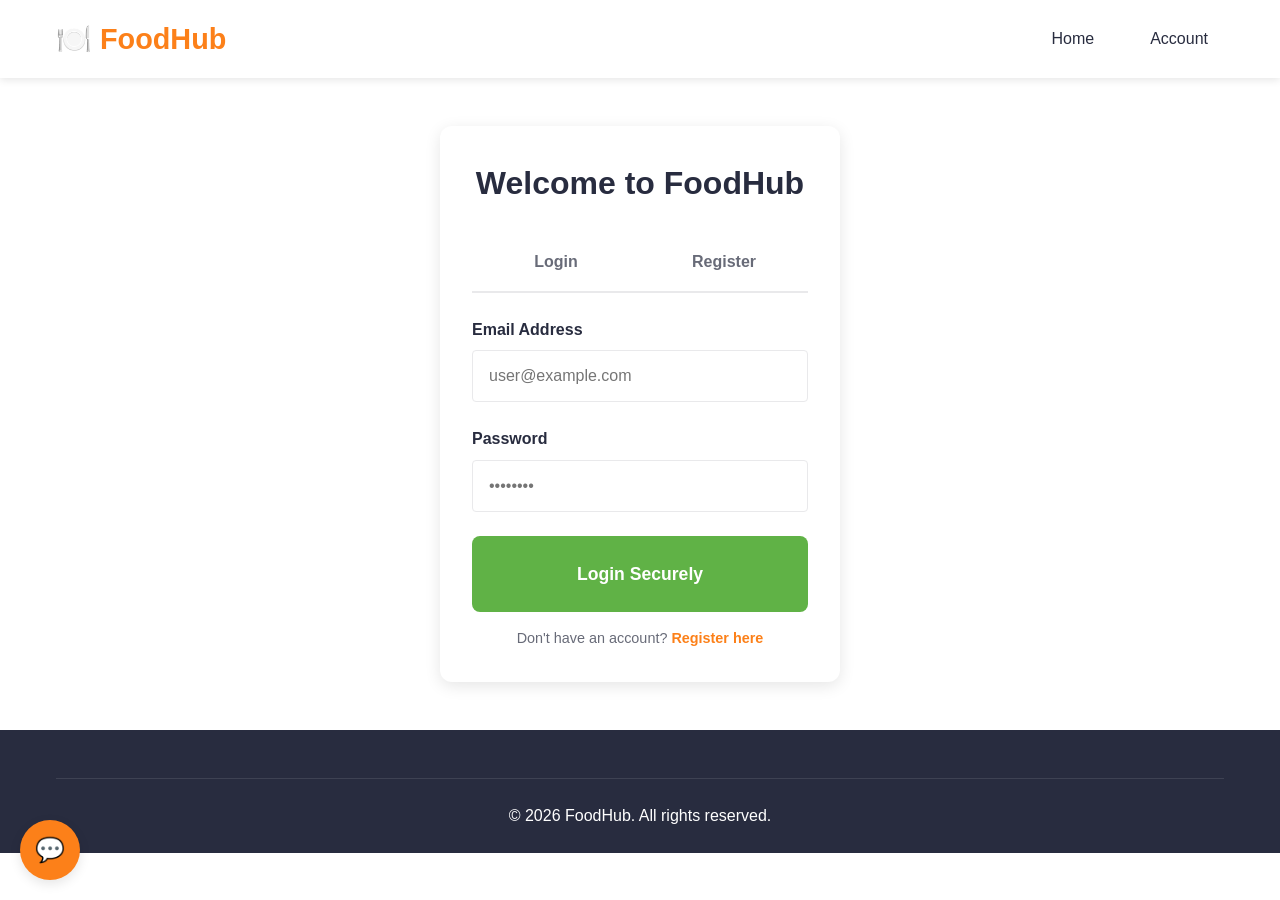
==== account.html @ 4b748d75 "feat: integrate checkout, tracking, and account pages with interactions" ====
<!DOCTYPE html>
<html lang="en">

<head>
    <meta charset="UTF-8">
    <meta name="viewport" content="width=device-width, initial-scale=1.0">
    <title>My Account - FoodHub</title>
    <link rel="stylesheet" href="style.css">
</head>

<body>
    <!-- Header Section -->
    <header class="header">
        <div class="container">
            <div class="header-content">
                <div class="logo">
                    <a href="index.html" style="text-decoration:none;">
                        <h1>🍽️ FoodHub</h1>
                    </a>
                </div>
                <nav class="nav-menu">
                    <a href="index.html" class="nav-link">Home</a>
                    <a href="account.html" class="nav-link">Account</a>
                </nav>
            </div>
        </div>
    </header>

    <!-- Account Details -->
    <main class="container">
        <!-- Auth Section Wrapper (Can mock login vs dashboard with simple CSS) -->
        <input type="checkbox" id="logged-in" style="display:none;" class="auth-toggle">

        <!-- Not logged in view (Auth tabs) -->
        <div class="auth-container">
            <h2 class="section-title" style="text-align: center; margin-bottom: var(--spacing-md)">Welcome to FoodHub
            </h2>
            <input type="radio" name="auth-tab" id="auth-login" class="tab-radio" checked>
            <input type="radio" name="auth-tab" id="auth-register" class="tab-radio">

            <div class="auth-tabs">
                <label for="auth-login" class="auth-tab-label">Login</label>
                <label for="auth-register" class="auth-tab-label">Register</label>
            </div>

            <!-- Login Form -->
            <div class="auth-form" id="form-login">
                <div class="form-group">
                    <label>Email Address</label>
                    <input type="email" placeholder="user@example.com" required>
                </div>
                <div class="form-group">
                    <label>Password</label>
                    <input type="password" placeholder="••••••••" required>
                </div>
                <!-- CSS Hack to view Dashboard without JS -->
                <label for="logged-in" class="checkout-btn"
                    style="display:block; text-align:center; margin-top: 20px; text-decoration: none; cursor:pointer;"
                    onclick="setTimeout(function(){window.scrollTo(0,0);}, 50);">
                    Login Securely
                </label>
                <p style="text-align: center; margin-top: 15px; font-size: 0.9rem; color: var(--light-text);">
                    Don't have an account? <label for="auth-register"
                        style="color: var(--primary-color); cursor: pointer; font-weight: bold;">Register here</label>
                </p>
            </div>

            <!-- Register Form -->
            <div class="auth-form" id="form-register">
                <div class="form-group">
                    <label>Full Name</label>
                    <input type="text" placeholder="John Doe" required>
                </div>
                <div class="form-group">
                    <label>Email Address</label>
                    <input type="email" placeholder="user@example.com" required>
                </div>
                <div class="form-group">
                    <label>Password</label>
                    <input type="password" placeholder="••••••••" required>
                </div>
                <!-- Make it navigate back to login as a flow simulation -->
                <label for="auth-login" class="checkout-btn"
                    style="display:block; text-align:center; background:var(--secondary-color); margin-top: 20px; cursor: pointer;">
                    Create Account
                </label>
                <p style="text-align: center; margin-top: 15px; font-size: 0.9rem; color: var(--light-text);">
                    Already have an account? <label for="auth-login"
                        style="color: var(--primary-color); cursor: pointer; font-weight: bold;">Login</label>
                </p>
            </div>
        </div>

        <!-- Logged in view (Dashboard) -->
        <style>
            .auth-container {
                display: block;
            }

            .dashboard-container {
                display: none;
            }

            #logged-in:checked~.auth-container {
                display: none;
            }

            #logged-in:checked~.dashboard-container {
                display: block;
                animation: slideInCart 0.4s ease;
            }

            /* Simple Toggle styling */
            .toggle-switch {
                position: relative;
                display: inline-block;
                width: 50px;
                height: 24px;
            }

            .toggle-switch input {
                opacity: 0;
                width: 0;
                height: 0;
            }

            .slider {
                position: absolute;
                cursor: pointer;
                top: 0;
                left: 0;
                right: 0;
                bottom: 0;
                background-color: #ccc;
                transition: .4s;
                border-radius: 24px;
            }

            .slider:before {
                position: absolute;
                content: "";
                height: 18px;
                width: 18px;
                left: 3px;
                bottom: 3px;
                background-color: white;
                transition: .4s;
                border-radius: 50%;
            }

            input:checked+.slider {
                background-color: var(--success);
            }

            input:checked+.slider:before {
                transform: translateX(26px);
            }
        </style>

        <div class="dashboard-container">
            <h2 class="section-title">My Account</h2>

            <div class="account-container">
                <!-- CSS Hidden Radios for Account Tabs -->
                <input type="radio" name="acc-tab" id="tab-profile" class="tab-radio" checked>
                <input type="radio" name="acc-tab" id="tab-orders" class="tab-radio">
                <input type="radio" name="acc-tab" id="tab-addresses" class="tab-radio">
                <input type="radio" name="acc-tab" id="tab-favorites" class="tab-radio">
                <input type="radio" name="acc-tab" id="tab-smart" class="tab-radio">

                <!-- Sidebar Navigation -->
                <div class="account-sidebar">
                    <label for="tab-profile" class="tab-label">👤 Profile Settings</label>
                    <label for="tab-orders" class="tab-label">📦 Order History</label>
                    <label for="tab-addresses" class="tab-label">📍 Saved Addresses</label>
                    <label for="tab-favorites" class="tab-label">❤️ Favorite Restaurants</label>
                    <label for="tab-smart" class="tab-label">🌟 Smart Features</label>
                    <label for="logged-in" class="tab-label" style="color:var(--danger); margin-top:10px;">🚪
                        Logout</label>
                </div>

                <!-- Tab Contents -->
                <div class="account-content">

                    <!-- Profile Tab -->
                    <div class="tab-content" id="content-profile">
                        <h3>Profile Settings</h3>
                        <p style="color:var(--light-text); margin-bottom:var(--spacing-md)">Manage your personal
                            information.</p>
                        <div class="form-group">
                            <label>Name</label>
                            <input type="text" value="Ankit Sharma">
                        </div>
                        <div class="form-group">
                            <label>Email</label>
                            <input type="email" value="ankit@example.com">
                        </div>
                        <div class="form-group">
                            <label>Phone</label>
                            <input type="tel" value="+1 234 567 8900">
                        </div>
                        <button class="checkout-btn" style="width:auto; margin-top:var(--spacing-sm);">Save
                            Updates</button>
                    </div>

                    <!-- Orders Tab -->
                    <div class="tab-content" id="content-orders">
                        <h3>Order History</h3>
                        <p style="color:var(--light-text); margin-bottom:var(--spacing-md)">View your past orders.</p>
                        <div
                            style="border:1px solid var(--border-color); padding:var(--spacing-md); border-radius:var(--radius-md); margin-bottom:10px;">
                            <div style="display:flex; justify-content:space-between; margin-bottom:5px;">
                                <b>Order #FH84920</b>
                                <span style="color:var(--success); font-weight:bold;">Delivered</span>
                            </div>
                            <div style="font-size:0.9rem; color:var(--light-text); margin-bottom:10px;">Oct 24, 2026 -
                                1x Margherita Pizza</div>
                            <div style="display:flex; justify-content:space-between; align-items:center;">
                                <b>₹299</b>
                                <button
                                    style="padding:6px 12px; background:var(--primary-color); color:var(--white); border:none; border-radius:var(--radius-sm); cursor:pointer;">Reorder</button>
                            </div>
                        </div>

                        <div
                            style="border:1px solid var(--border-color); padding:var(--spacing-md); border-radius:var(--radius-md);">
                            <div style="display:flex; justify-content:space-between; margin-bottom:5px;">
                                <b>Order #FH81234</b>
                                <span style="color:var(--success); font-weight:bold;">Delivered</span>
                            </div>
                            <div style="font-size:0.9rem; color:var(--light-text); margin-bottom:10px;">Oct 21, 2026 -
                                2x Chicken Burger</div>
                            <div style="display:flex; justify-content:space-between; align-items:center;">
                                <b>₹398</b>
                                <button
                                    style="padding:6px 12px; background:var(--primary-color); color:var(--white); border:none; border-radius:var(--radius-sm); cursor:pointer;">Reorder</button>
                            </div>
                        </div>
                    </div>

                    <!-- Addresses Tab -->
                    <div class="tab-content" id="content-addresses">
                        <h3>Saved Addresses</h3>
                        <p style="color:var(--light-text); margin-bottom:var(--spacing-md)">Where do you want your food
                            delivered?</p>
                        <div
                            style="border:1px solid var(--border-color); padding:var(--spacing-md); border-radius:var(--radius-md); margin-bottom:10px; display:flex; justify-content:space-between; align-items:flex-start;">
                            <div>
                                <b style="display:block; margin-bottom:5px;">🏠 Home</b>
                                <div style="font-size:0.9rem; color:var(--light-text);">123 Main St, Apartment 4B<br>New
                                    York, NY 10001</div>
                            </div>
                            <button style="border:none; background:none; cursor:pointer;">✏️</button>
                        </div>
                        <button class="checkout-btn"
                            style="width:auto; margin-top:var(--spacing-sm); background:var(--white); color:var(--primary-color); border:2px solid var(--primary-color);">+
                            Add New Address</button>
                    </div>

                    <!-- Favorites Tab -->
                    <div class="tab-content" id="content-favorites">
                        <h3>Favorite Restaurants</h3>
                        <p style="color:var(--light-text); margin-bottom:var(--spacing-md)">Your go-to places for
                            delicious meals.</p>
                        <div
                            style="display:flex; align-items:center; gap:var(--spacing-md); border:1px solid var(--border-color); padding:var(--spacing-md); border-radius:var(--radius-md); margin-bottom:10px;">
                            <div style="font-size:2rem;">🍕</div>
                            <div style="flex:1;">
                                <h4 style="margin:0;">Pizza Paradise</h4>
                                <div style="font-size:0.8rem; color:var(--light-text);">Italian • 4.5 ⭐</div>
                            </div>
                            <button
                                style="border:none; color:var(--danger); cursor:pointer; font-size:1.2rem; background:none;">❤️</button>
                        </div>
                        <div
                            style="display:flex; align-items:center; gap:var(--spacing-md); border:1px solid var(--border-color); padding:var(--spacing-md); border-radius:var(--radius-md); margin-bottom:10px;">
                            <div style="font-size:2rem;">🍔</div>
                            <div style="flex:1;">
                                <h4 style="margin:0;">Burger Queen</h4>
                                <div style="font-size:0.8rem; color:var(--light-text);">Fast Food • 4.2 ⭐</div>
                            </div>
                            <button
                                style="border:none; color:var(--danger); cursor:pointer; font-size:1.2rem; background:none;">❤️</button>
                        </div>
                    </div>

                    <!-- Smart Features Tab -->
                    <div class="tab-content" id="content-smart">
                        <h3>🌟 Smart Features</h3>
                        <p style="color:var(--light-text); margin-bottom:var(--spacing-md)">Personalize your FoodHub
                            experience.</p>

                        <div
                            style="display:flex; justify-content:space-between; align-items:center; margin-bottom:20px; padding-bottom:15px; border-bottom:1px solid var(--border-color);">
                            <div>
                                <b style="display:block;">🔔 Push Notifications</b>
                                <span style="font-size:0.9rem; color:var(--light-text);">Get live updates on order
                                    status</span>
                            </div>
                            <label class="toggle-switch">
                                <input type="checkbox" checked>
                                <span class="slider"></span>
                            </label>
                        </div>

                        <div
                            style="display:flex; justify-content:space-between; align-items:center; margin-bottom:20px; padding-bottom:15px; border-bottom:1px solid var(--border-color);">
                            <div>
                                <b style="display:block;">🌱 Veg-Only Mode</b>
                                <span style="font-size:0.9rem; color:var(--light-text);">Hide all non-vegetarian items
                                    across the app</span>
                            </div>
                            <label class="toggle-switch">
                                <input type="checkbox">
                                <span class="slider"></span>
                            </label>
                        </div>

                        <div style="margin-top:20px;">
                            <b>🤖 AI Recommendations</b>
                            <div style="font-size:0.9rem; color:var(--light-text); margin-bottom:10px;">Based on your
                                past 5 orders, AI suggests you might like:</div>

                            <div
                                style="background:linear-gradient(135deg, rgba(252,128,25,0.1), rgba(96,178,70,0.1)); padding:var(--spacing-md); border-radius:var(--radius-md); border:1px dashed var(--primary-color);">
                                <h4 style="margin:0; color:var(--primary-color);">Gourmet Veggie Pizza</h4>
                                <p style="font-size:0.9rem; margin:5px 0;">Matches your preference for <b>Italian</b>
                                    and <b>Vegetarian</b>.</p>
                                <button class="checkout-btn"
                                    style="width:auto; padding:6px 12px; font-size:0.9rem;">View Item</button>
                            </div>
                        </div>

                    </div>
                </div>
            </div>
        </div>
    </main>

    <!-- Chat Support Widget -->
    <!-- Hidden toggle -->
    <input type="checkbox" id="chat-toggle" class="chat-widget-toggle">

    <!-- Floating button -->
    <label for="chat-toggle" class="chat-btn">💬</label>

    <!-- Chat Interface -->
    <div class="chat-box">
        <div class="chat-header">
            <span>💬 Live Chat Support</span>
            <label for="chat-toggle" style="cursor:pointer;">✕</label>
        </div>
        <div class="chat-body" id="chat-body">
            <div class="chat-msg msg-ai">
                Hi! I am the FoodHub Assistant 🤖<br>How can I help you regarding your recent order?
            </div>
            <!-- Dynamic msgs can be added here with JS, but static for now -->
        </div>
        <div class="chat-footer">
            <input type="text" id="chat-input" placeholder="Type a message..." onkeypress="handleChatEnter(event)">
            <button onclick="sendMessage()">Send</button>
        </div>
    </div>

    <!-- Footer -->
    <footer class="footer">
        <div class="container">
            <div class="footer-bottom">
                <p>&copy; 2026 FoodHub. All rights reserved.</p>
            </div>
        </div>
    </footer>

    <script>
        // Chat Bot Functionality
        const aiResponses = [
            "I'm sorry, I didn't quite catch that. Could you rephrase?",
            "Your order is currently being prepared and will be out for delivery soon!",
            "I can help you track your order or issue a refund. What would you like to do?",
            "If your food arrived cold, we deeply apologize. I have added a ₹50 coupon to your account!",
            "The delivery partner is 5 minutes away from your location.",
            "Our support agents are currently busy. Is there anything else I can help you with?",
            "I'm just a demo bot, but in a real app I would process your request instantly! 🍔"
        ];

        function sendMessage() {
            const inputField = document.getElementById('chat-input');
            const message = inputField.value.trim();
            const chatBody = document.getElementById('chat-body');

            if (message === '') return;

            // 1. Add User Message
            const userMsgDiv = document.createElement('div');
            userMsgDiv.className = 'chat-msg';
            userMsgDiv.style.alignSelf = 'flex-end';
            userMsgDiv.style.backgroundColor = 'var(--primary-color)';
            userMsgDiv.style.color = 'var(--white)';
            userMsgDiv.style.borderBottomRightRadius = '2px';
            userMsgDiv.textContent = message;
            chatBody.appendChild(userMsgDiv);

            // Clear input and scroll down
            inputField.value = '';
            chatBody.scrollTop = chatBody.scrollHeight;

            // 2. Simulate AI Typing delay and Response
            setTimeout(() => {
                const aiMsgDiv = document.createElement('div');
                aiMsgDiv.className = 'chat-msg msg-ai';

                // Pick a random response from the array
                const randomResponse = aiResponses[Math.floor(Math.random() * aiResponses.length)];
                aiMsgDiv.textContent = randomResponse;

                chatBody.appendChild(aiMsgDiv);
                chatBody.scrollTop = chatBody.scrollHeight;
            }, 1000); // 1 second delay
        }

        // Allow sending with Enter key
        function handleChatEnter(event) {
            if (event.key === 'Enter') {
                sendMessage();
            }
        }
    </script>
</body>

</html>
---- style.css ----
/* ===================================
   CSS RESET & BASE STYLES
   =================================== */

* {
    margin: 0;
    padding: 0;
    box-sizing: border-box;
}

:root {
    /* Color Palette */
    --primary-color: #fc8019;
    --secondary-color: #60b246;
    --dark-text: #282c3f;
    --light-text: #686b78;
    --white: #ffffff;
    --light-bg: #f9f9f9;
    --border-color: #e9e9eb;
    --shadow: rgba(0, 0, 0, 0.1);
    --hover-shadow: rgba(0, 0, 0, 0.15);
    --success: #60b246;
    --danger: #e23744;

    /* Spacing */
    --spacing-xs: 0.5rem;
    --spacing-sm: 1rem;
    --spacing-md: 1.5rem;
    --spacing-lg: 2rem;
    --spacing-xl: 3rem;

    /* Border Radius */
    --radius-sm: 4px;
    --radius-md: 8px;
    --radius-lg: 12px;
}

body {
    font-family: 'Segoe UI', Tahoma, Geneva, Verdana, sans-serif;
    color: var(--dark-text);
    background-color: var(--white);
    line-height: 1.6;
    overflow-x: hidden;
}

.container {
    max-width: 1200px;
    margin: 0 auto;
    padding: 0 var(--spacing-sm);
}

/* ===================================
   HEADER SECTION
   =================================== */

.header {
    background-color: var(--white);
    box-shadow: 0 2px 8px var(--shadow);
    position: sticky;
    top: 0;
    z-index: 1000;
    padding: var(--spacing-sm) 0;
}

.header-content {
    display: flex;
    align-items: center;
    justify-content: space-between;
    gap: var(--spacing-md);
    flex-wrap: wrap;
}

.logo h1 {
    font-size: 1.8rem;
    color: var(--primary-color);
    font-weight: 700;
    cursor: pointer;
    transition: transform 0.3s ease;
}

.logo h1:hover {
    transform: scale(1.05);
}

/* Search Bar */
.search-bar {
    display: flex;
    flex-direction: column;
    align-items: stretch;
    flex: 1;
    max-width: 500px;
    position: relative;
}

.search-input-wrapper {
    display: flex;
    align-items: center;
    background-color: var(--light-bg);
    border-radius: var(--radius-md);
    padding: var(--spacing-xs);
    transition: box-shadow 0.3s ease, background-color 0.3s ease;
    position: relative;
}

.search-input-wrapper:focus-within {
    box-shadow: 0 0 0 3px rgba(252, 128, 25, 0.2);
    background-color: var(--white);
}

.search-input {
    flex: 1;
    border: none;
    background: transparent;
    padding: var(--spacing-xs) var(--spacing-sm);
    font-size: 0.95rem;
    outline: none;
    width: 100%;
    cursor: text;
}

.search-input::placeholder {
    color: var(--light-text);
}

.search-input:focus::placeholder {
    color: transparent;
}

.search-icon {
    font-size: 1.2rem;
    padding: 0 var(--spacing-xs);
    cursor: pointer;
    transition: transform 0.2s ease;
}

.search-icon:hover {
    transform: scale(1.1);
}

.search-icon:active {
    transform: scale(0.95);
}

/* Search Dropdown */
.search-dropdown {
    display: none;
    position: absolute;
    top: 100%;
    left: 0;
    right: 0;
    background-color: var(--white);
    border-radius: var(--radius-md);
    box-shadow: 0 4px 16px var(--shadow);
    margin-top: var(--spacing-xs);
    z-index: 100;
    max-height: 350px;
    overflow-y: auto;
}

/* Show dropdown when search toggle is checked */
#search-toggle:checked~* .search-dropdown {
    display: block;
    animation: slideDown 0.3s ease;
}

/* Also show dropdown on input focus */
.search-input:focus~.search-dropdown {
    display: block;
    animation: slideDown 0.3s ease;
}

/* Highlight search bar when dropdown is open */
#search-toggle:checked~* .search-input-wrapper {
    box-shadow: 0 0 0 3px rgba(252, 128, 25, 0.2);
    background-color: var(--white);
}

@keyframes slideDown {
    from {
        opacity: 0;
        transform: translateY(-10px);
    }

    to {
        opacity: 1;
        transform: translateY(0);
    }
}

.search-dropdown-header {
    display: flex;
    justify-content: space-between;
    align-items: center;
    padding: var(--spacing-sm) var(--spacing-md);
    background-color: var(--light-bg);
    border-bottom: 1px solid var(--border-color);
    font-weight: 600;
    pointer-events: auto;
}

.close-search {
    cursor: pointer;
    font-size: 1.2rem;
    color: var(--light-text);
    transition: color 0.3s ease;
    width: 25px;
    height: 25px;
    display: flex;
    align-items: center;
    justify-content: center;
    border-radius: 50%;
    pointer-events: auto;
    z-index: 10;
}

.close-search:hover {
    color: var(--danger);
    background-color: rgba(226, 55, 68, 0.1);
}

.search-option {
    display: block;
    padding: var(--spacing-sm) var(--spacing-md);
    cursor: pointer;
    transition: background-color 0.2s ease;
    font-size: 0.95rem;
    border-left: 3px solid transparent;
    pointer-events: auto;
}

.search-option:hover {
    background-color: var(--light-bg);
    border-left-color: var(--primary-color);
}

/* Prevent dropdown from closing when clicking inside */
.search-dropdown {
    pointer-events: auto;
}

/* Highlight selected filter in search dropdown */
#filter-pizza:checked~* .search-option[for="filter-pizza"],
#filter-burger:checked~* .search-option[for="filter-burger"],
#filter-biryani:checked~* .search-option[for="filter-biryani"],
#filter-dessert:checked~* .search-option[for="filter-dessert"],
#filter-veg:checked~* .search-option[for="filter-veg"],
#filter-nonveg:checked~* .search-option[for="filter-nonveg"],
#filter-offers:checked~* .search-option[for="filter-offers"] {
    background-color: rgba(252, 128, 25, 0.1);
    color: var(--primary-color);
    font-weight: 600;
    border-left-color: var(--primary-color);
}

/* Navigation Menu */
.nav-menu {
    display: flex;
    gap: var(--spacing-md);
    align-items: center;
}

.nav-link {
    text-decoration: none;
    color: var(--dark-text);
    font-weight: 500;
    padding: var(--spacing-xs) var(--spacing-sm);
    border-radius: var(--radius-sm);
    transition: color 0.3s ease, background-color 0.3s ease;
    cursor: pointer;
    user-select: none;
}

.nav-link:hover {
    color: var(--primary-color);
    background-color: rgba(252, 128, 25, 0.1);
}

/* Cart Button */
.cart-btn {
    background-color: var(--primary-color);
    color: var(--white);
    padding: var(--spacing-xs) var(--spacing-md);
    border-radius: var(--radius-md);
    font-weight: 600;
    cursor: pointer;
    position: relative;
    transition: background-color 0.3s ease, transform 0.3s ease;
    user-select: none;
}

.cart-btn:hover {
    background-color: #e67316;
    transform: translateY(-2px);
}

.cart-count {
    position: absolute;
    top: -8px;
    right: -8px;
    background-color: var(--danger);
    color: var(--white);
    min-width: 22px;
    height: 22px;
    border-radius: 50%;
    display: flex;
    align-items: center;
    justify-content: center;
    font-size: 0.75rem;
    font-weight: 700;
    padding: 0 5px;
}

.cart-count::before {
    content: '0';
}

/* ===================================
   HERO SECTION
   =================================== */

.hero {
    background: linear-gradient(135deg, #fc8019 0%, #e67316 100%);
    color: var(--white);
    padding: var(--spacing-xl) 0;
    text-align: center;
}

.hero-content h2 {
    font-size: 2.5rem;
    margin-bottom: var(--spacing-sm);
    font-weight: 700;
}

.hero-content p {
    font-size: 1.2rem;
    opacity: 0.95;
}

/* ===================================
   CATEGORIES SECTION
   =================================== */

.categories {
    padding: var(--spacing-xl) 0;
    background-color: var(--white);
}

.section-title {
    font-size: 2rem;
    margin-bottom: var(--spacing-lg);
    color: var(--dark-text);
    font-weight: 700;
}

.category-grid {
    display: grid;
    grid-template-columns: repeat(auto-fit, minmax(120px, 1fr));
    gap: var(--spacing-md);
}

.category-card {
    background-color: var(--white);
    border-radius: var(--radius-lg);
    padding: var(--spacing-md);
    text-align: center;
    box-shadow: 0 2px 8px var(--shadow);
    cursor: pointer;
    transition: transform 0.3s ease, box-shadow 0.3s ease, background-color 0.3s ease;
    user-select: none;
}

.category-card:hover {
    transform: translateY(-5px);
    box-shadow: 0 4px 16px var(--hover-shadow);
    background-color: rgba(252, 128, 25, 0.05);
}

.category-icon {
    font-size: 3rem;
    margin-bottom: var(--spacing-xs);
}

.category-card h3 {
    font-size: 1rem;
    color: var(--dark-text);
    font-weight: 600;
}

/* ===================================
   FOOD LISTING SECTION
   =================================== */

.food-listing {
    padding: var(--spacing-xl) 0;
    background-color: var(--light-bg);
}

/* Hide all cart checkboxes, filter radios, and search toggle */
.cart-checkbox,
.filter-radio,
.search-toggle {
    display: none;
}

/* Food Grid using CSS Grid */
.food-grid {
    display: grid;
    grid-template-columns: repeat(auto-fill, minmax(280px, 1fr));
    gap: var(--spacing-lg);
}

/* Food Card */
.food-card {
    background-color: var(--white);
    border-radius: var(--radius-lg);
    overflow: hidden;
    box-shadow: 0 2px 12px var(--shadow);
    transition: transform 0.3s ease, box-shadow 0.3s ease;
    position: relative;
}

.food-card:hover {
    transform: translateY(-8px);
    box-shadow: 0 6px 20px var(--hover-shadow);
}

/* Food Image Container */
.food-image {
    position: relative;
    width: 100%;
    height: 200px;
    overflow: hidden;
}

.food-image img {
    width: 100%;
    height: 100%;
    object-fit: cover;
    transition: transform 0.5s ease;
}

.food-card:hover .food-image img {
    transform: scale(1.1);
}

/* Badges */
.badge {
    position: absolute;
    padding: 4px 10px;
    border-radius: var(--radius-sm);
    font-size: 0.75rem;
    font-weight: 600;
}

.offer-badge {
    top: 10px;
    left: 10px;
    background-color: var(--danger);
    color: var(--white);
}

.veg-badge,
.nonveg-badge {
    top: 10px;
    right: 10px;
    background-color: var(--white);
    padding: 4px 8px;
    font-size: 1rem;
}

/* Food Info */
.food-info {
    padding: var(--spacing-md);
}

.food-name {
    font-size: 1.25rem;
    margin-bottom: var(--spacing-xs);
    color: var(--dark-text);
    font-weight: 600;
}

.food-meta {
    display: flex;
    justify-content: space-between;
    align-items: center;
    margin-bottom: var(--spacing-xs);
}

/* Rating Stars */
.rating {
    display: flex;
    align-items: center;
    gap: 5px;
}

.stars {
    color: #ffa500;
    font-size: 0.9rem;
}

.rating-text {
    font-weight: 600;
    color: var(--dark-text);
    font-size: 0.9rem;
}

.delivery-time {
    font-size: 0.85rem;
    color: var(--light-text);
}

.food-description {
    font-size: 0.9rem;
    color: var(--light-text);
    margin-bottom: var(--spacing-sm);
    min-height: 40px;
}

/* Food Footer */
.food-footer {
    display: flex;
    justify-content: space-between;
    align-items: center;
    padding-top: var(--spacing-sm);
    border-top: 1px solid var(--border-color);
}

.price {
    font-size: 1.4rem;
    font-weight: 700;
    color: var(--dark-text);
}

/* Add to Cart Button */
.add-to-cart-btn {
    background-color: var(--white);
    color: var(--primary-color);
    border: 2px solid var(--primary-color);
    padding: 8px 16px;
    border-radius: var(--radius-md);
    font-weight: 600;
    cursor: pointer;
    transition: background-color 0.3s ease, color 0.3s ease, transform 0.2s ease;
    user-select: none;
}

.add-to-cart-btn:hover {
    background-color: var(--primary-color);
    color: var(--white);
    transform: scale(1.05);
}

/* When item is added to cart (checkbox checked), change button style */
#item-1:checked~* label[for="item-1"],
#item-2:checked~* label[for="item-2"],
#item-3:checked~* label[for="item-3"],
#item-4:checked~* label[for="item-4"],
#item-5:checked~* label[for="item-5"],
#item-6:checked~* label[for="item-6"],
#item-7:checked~* label[for="item-7"],
#item-8:checked~* label[for="item-8"],
#item-9:checked~* label[for="item-9"] {
    background-color: var(--success);
    color: var(--white);
    border-color: var(--success);
}

#item-1:checked~* label[for="item-1"]::after,
#item-2:checked~* label[for="item-2"]::after,
#item-3:checked~* label[for="item-3"]::after,
#item-4:checked~* label[for="item-4"]::after,
#item-5:checked~* label[for="item-5"]::after,
#item-6:checked~* label[for="item-6"]::after,
#item-7:checked~* label[for="item-7"]::after,
#item-8:checked~* label[for="item-8"]::after,
#item-9:checked~* label[for="item-9"]::after {
    content: ' ✓';
}

/* ===================================
   CART SIDEBAR (CSS-only functionality)
   =================================== */

/* Hide the cart toggle checkbox */
.cart-toggle {
    display: none;
}

.cart-sidebar {
    position: fixed;
    top: 0;
    right: -400px;
    width: 400px;
    height: 100vh;
    background-color: var(--white);
    box-shadow: -4px 0 20px var(--shadow);
    z-index: 2000;
    transition: right 0.4s ease;
    display: flex;
    flex-direction: column;
}

/* Show cart sidebar when checkbox is checked */
.cart-toggle:checked~.cart-sidebar {
    right: 0;
}

.cart-header {
    display: flex;
    justify-content: space-between;
    align-items: center;
    padding: var(--spacing-md);
    border-bottom: 2px solid var(--border-color);
    background-color: var(--primary-color);
    color: var(--white);
}

.cart-header h2 {
    font-size: 1.5rem;
}

.close-cart {
    font-size: 2rem;
    cursor: pointer;
    user-select: none;
    width: 35px;
    height: 35px;
    display: flex;
    align-items: center;
    justify-content: center;
    border-radius: 50%;
    transition: background-color 0.3s ease;
}

.close-cart:hover {
    background-color: rgba(255, 255, 255, 0.2);
}

.cart-items {
    flex: 1;
    overflow-y: auto;
    padding: var(--spacing-md);
}

/* Cart Item - Initially Hidden */
.cart-item {
    display: none;
    background-color: var(--light-bg);
    padding: var(--spacing-md);
    border-radius: var(--radius-md);
    margin-bottom: var(--spacing-sm);
    animation: slideInCart 0.3s ease;
}

/* Show cart items when corresponding checkbox is checked */
#item-1:checked~.cart-sidebar #cart-item-1,
#item-2:checked~.cart-sidebar #cart-item-2,
#item-3:checked~.cart-sidebar #cart-item-3,
#item-4:checked~.cart-sidebar #cart-item-4,
#item-5:checked~.cart-sidebar #cart-item-5,
#item-6:checked~.cart-sidebar #cart-item-6,
#item-7:checked~.cart-sidebar #cart-item-7,
#item-8:checked~.cart-sidebar #cart-item-8,
#item-9:checked~.cart-sidebar #cart-item-9 {
    display: flex;
    justify-content: space-between;
    align-items: center;
}

@keyframes slideInCart {
    from {
        opacity: 0;
        transform: translateX(20px);
    }

    to {
        opacity: 1;
        transform: translateX(0);
    }
}

.cart-item-info h4 {
    font-size: 1rem;
    margin-bottom: 4px;
    color: var(--dark-text);
}

.cart-item-price {
    font-size: 1.1rem;
    font-weight: 700;
    color: var(--primary-color);
}

.remove-btn {
    background-color: var(--danger);
    color: var(--white);
    padding: 6px 12px;
    border-radius: var(--radius-sm);
    font-size: 0.85rem;
    cursor: pointer;
    transition: background-color 0.3s ease;
    user-select: none;
}

.remove-btn:hover {
    background-color: #c72c38;
}

.cart-footer {
    border-top: 2px solid var(--border-color);
    padding: var(--spacing-md);
    background-color: var(--white);
}

.cart-total {
    display: flex;
    justify-content: space-between;
    font-size: 1.3rem;
    font-weight: 700;
    margin-bottom: var(--spacing-md);
    color: var(--dark-text);
}

.checkout-btn {
    width: 100%;
    background-color: var(--success);
    color: var(--white);
    border: none;
    padding: var(--spacing-md);
    border-radius: var(--radius-md);
    font-size: 1.1rem;
    font-weight: 700;
    cursor: pointer;
    transition: background-color 0.3s ease, transform 0.2s ease;
}

.checkout-btn:hover {
    background-color: #4e9c38;
    transform: translateY(-2px);
}

/* Update cart count badge - Update count based on checked items */
/* 1 item */
#item-1:checked~* .cart-count::before,
#item-2:checked~* .cart-count::before,
#item-3:checked~* .cart-count::before,
#item-4:checked~* .cart-count::before,
#item-5:checked~* .cart-count::before,
#item-6:checked~* .cart-count::before,
#item-7:checked~* .cart-count::before,
#item-8:checked~* .cart-count::before,
#item-9:checked~* .cart-count::before {
    content: '1';
}

/* 2 items */
#item-1:checked~#item-2:checked~* .cart-count::before,
#item-1:checked~#item-3:checked~* .cart-count::before,
#item-1:checked~#item-4:checked~* .cart-count::before,
#item-1:checked~#item-5:checked~* .cart-count::before,
#item-1:checked~#item-6:checked~* .cart-count::before,
#item-1:checked~#item-7:checked~* .cart-count::before,
#item-1:checked~#item-8:checked~* .cart-count::before,
#item-1:checked~#item-9:checked~* .cart-count::before,
#item-2:checked~#item-3:checked~* .cart-count::before,
#item-2:checked~#item-4:checked~* .cart-count::before,
#item-2:checked~#item-5:checked~* .cart-count::before,
#item-2:checked~#item-6:checked~* .cart-count::before,
#item-2:checked~#item-7:checked~* .cart-count::before,
#item-2:checked~#item-8:checked~* .cart-count::before,
#item-2:checked~#item-9:checked~* .cart-count::before,
#item-3:checked~#item-4:checked~* .cart-count::before,
#item-3:checked~#item-5:checked~* .cart-count::before,
#item-3:checked~#item-6:checked~* .cart-count::before,
#item-3:checked~#item-7:checked~* .cart-count::before,
#item-3:checked~#item-8:checked~* .cart-count::before,
#item-3:checked~#item-9:checked~* .cart-count::before,
#item-4:checked~#item-5:checked~* .cart-count::before,
#item-4:checked~#item-6:checked~* .cart-count::before,
#item-4:checked~#item-7:checked~* .cart-count::before,
#item-4:checked~#item-8:checked~* .cart-count::before,
#item-4:checked~#item-9:checked~* .cart-count::before,
#item-5:checked~#item-6:checked~* .cart-count::before,
#item-5:checked~#item-7:checked~* .cart-count::before,
#item-5:checked~#item-8:checked~* .cart-count::before,
#item-5:checked~#item-9:checked~* .cart-count::before,
#item-6:checked~#item-7:checked~* .cart-count::before,
#item-6:checked~#item-8:checked~* .cart-count::before,
#item-6:checked~#item-9:checked~* .cart-count::before,
#item-7:checked~#item-8:checked~* .cart-count::before,
#item-7:checked~#item-9:checked~* .cart-count::before,
#item-8:checked~#item-9:checked~* .cart-count::before {
    content: '2';
}

/* 3 items */
#item-1:checked~#item-2:checked~#item-3:checked~* .cart-count::before,
#item-1:checked~#item-2:checked~#item-4:checked~* .cart-count::before,
#item-1:checked~#item-2:checked~#item-5:checked~* .cart-count::before,
#item-1:checked~#item-2:checked~#item-6:checked~* .cart-count::before,
#item-1:checked~#item-2:checked~#item-7:checked~* .cart-count::before,
#item-1:checked~#item-2:checked~#item-8:checked~* .cart-count::before,
#item-1:checked~#item-2:checked~#item-9:checked~* .cart-count::before,
#item-1:checked~#item-3:checked~#item-4:checked~* .cart-count::before,
#item-1:checked~#item-3:checked~#item-5:checked~* .cart-count::before,
#item-1:checked~#item-3:checked~#item-6:checked~* .cart-count::before,
#item-1:checked~#item-3:checked~#item-7:checked~* .cart-count::before,
#item-1:checked~#item-3:checked~#item-8:checked~* .cart-count::before,
#item-1:checked~#item-3:checked~#item-9:checked~* .cart-count::before,
#item-2:checked~#item-3:checked~#item-4:checked~* .cart-count::before,
#item-2:checked~#item-3:checked~#item-5:checked~* .cart-count::before,
#item-2:checked~#item-3:checked~#item-6:checked~* .cart-count::before,
#item-2:checked~#item-3:checked~#item-7:checked~* .cart-count::before,
#item-2:checked~#item-3:checked~#item-8:checked~* .cart-count::before,
#item-2:checked~#item-3:checked~#item-9:checked~* .cart-count::before,
#item-3:checked~#item-4:checked~#item-5:checked~* .cart-count::before,
#item-3:checked~#item-4:checked~#item-6:checked~* .cart-count::before,
#item-3:checked~#item-4:checked~#item-7:checked~* .cart-count::before,
#item-3:checked~#item-4:checked~#item-8:checked~* .cart-count::before,
#item-3:checked~#item-4:checked~#item-9:checked~* .cart-count::before,
#item-4:checked~#item-5:checked~#item-6:checked~* .cart-count::before,
#item-4:checked~#item-5:checked~#item-7:checked~* .cart-count::before,
#item-4:checked~#item-5:checked~#item-8:checked~* .cart-count::before,
#item-4:checked~#item-5:checked~#item-9:checked~* .cart-count::before,
#item-5:checked~#item-6:checked~#item-7:checked~* .cart-count::before,
#item-5:checked~#item-6:checked~#item-8:checked~* .cart-count::before,
#item-5:checked~#item-6:checked~#item-9:checked~* .cart-count::before,
#item-6:checked~#item-7:checked~#item-8:checked~* .cart-count::before,
#item-6:checked~#item-7:checked~#item-9:checked~* .cart-count::before,
#item-7:checked~#item-8:checked~#item-9:checked~* .cart-count::before {
    content: '3';
}

/* 4+ items - simplified approach showing 4+ for any 4 or more items */
#item-1:checked~#item-2:checked~#item-3:checked~#item-4:checked~* .cart-count::before,
#item-1:checked~#item-2:checked~#item-3:checked~#item-5:checked~* .cart-count::before,
#item-1:checked~#item-2:checked~#item-4:checked~#item-5:checked~* .cart-count::before,
#item-1:checked~#item-3:checked~#item-4:checked~#item-5:checked~* .cart-count::before,
#item-2:checked~#item-3:checked~#item-4:checked~#item-5:checked~* .cart-count::before,
#item-1:checked~#item-2:checked~#item-3:checked~#item-6:checked~* .cart-count::before,
#item-1:checked~#item-2:checked~#item-3:checked~#item-7:checked~* .cart-count::before,
#item-1:checked~#item-2:checked~#item-3:checked~#item-8:checked~* .cart-count::before,
#item-1:checked~#item-2:checked~#item-3:checked~#item-9:checked~* .cart-count::before,
#item-1:checked~#item-2:checked~#item-4:checked~#item-6:checked~* .cart-count::before,
#item-1:checked~#item-2:checked~#item-5:checked~#item-6:checked~* .cart-count::before,
#item-1:checked~#item-3:checked~#item-4:checked~#item-6:checked~* .cart-count::before,
#item-2:checked~#item-3:checked~#item-4:checked~#item-6:checked~* .cart-count::before,
#item-3:checked~#item-4:checked~#item-5:checked~#item-6:checked~* .cart-count::before,
#item-4:checked~#item-5:checked~#item-6:checked~#item-7:checked~* .cart-count::before,
#item-5:checked~#item-6:checked~#item-7:checked~#item-8:checked~* .cart-count::before,
#item-6:checked~#item-7:checked~#item-8:checked~#item-9:checked~* .cart-count::before {
    content: '4+';
}

/* When any item is added, highlight cart badge with animation */
#item-1:checked~* .cart-count,
#item-2:checked~* .cart-count,
#item-3:checked~* .cart-count,
#item-4:checked~* .cart-count,
#item-5:checked~* .cart-count,
#item-6:checked~* .cart-count,
#item-7:checked~* .cart-count,
#item-8:checked~* .cart-count,
#item-9:checked~* .cart-count {
    background-color: var(--success);
    animation: bounceIn 0.3s ease;
}

@keyframes bounceIn {
    0% {
        transform: scale(0.5);
    }

    50% {
        transform: scale(1.2);
    }

    100% {
        transform: scale(1);
    }
}

/* ===================================
   FOOTER SECTION
   =================================== */

.footer {
    background-color: var(--dark-text);
    color: var(--white);
    padding: var(--spacing-xl) 0 var(--spacing-md);
    margin-top: var(--spacing-xl);
}

.footer-content {
    display: flex;
    justify-content: space-between;
    gap: var(--spacing-lg);
    margin-bottom: var(--spacing-lg);
    flex-wrap: wrap;
}

.footer-section h3 {
    margin-bottom: var(--spacing-sm);
    font-size: 1.5rem;
}

.footer-section h4 {
    margin-bottom: var(--spacing-sm);
    font-size: 1.1rem;
}

.footer-section a {
    display: block;
    color: rgba(255, 255, 255, 0.7);
    text-decoration: none;
    margin-bottom: var(--spacing-xs);
    transition: color 0.3s ease;
}

.footer-section a:hover {
    color: var(--primary-color);
}

.footer-section p {
    color: rgba(255, 255, 255, 0.7);
}

.footer-bottom {
    text-align: center;
    padding-top: var(--spacing-md);
    border-top: 1px solid rgba(255, 255, 255, 0.1);
}

/* ===================================
   RESPONSIVE DESIGN
   =================================== */

/* Tablet Devices */
@media (max-width: 768px) {
    .header-content {
        flex-direction: column;
        gap: var(--spacing-sm);
    }

    .search-bar {
        max-width: 100%;
        order: 3;
        width: 100%;
    }

    .search-dropdown {
        max-width: 100vw;
    }

    .nav-menu {
        order: 2;
        width: 100%;
        justify-content: space-around;
    }

    .cart-btn {
        position: fixed;
        bottom: 20px;
        right: 20px;
        z-index: 999;
        box-shadow: 0 4px 12px var(--shadow);
    }

    .hero-content h2 {
        font-size: 2rem;
    }

    .hero-content p {
        font-size: 1rem;
    }

    .category-grid {
        grid-template-columns: repeat(auto-fit, minmax(100px, 1fr));
        gap: var(--spacing-sm);
    }

    .food-grid {
        grid-template-columns: repeat(auto-fill, minmax(250px, 1fr));
        gap: var(--spacing-md);
    }

    .cart-sidebar {
        width: 100%;
        right: -100%;
    }

    .footer-content {
        flex-direction: column;
    }
}

/* Mobile Devices */
@media (max-width: 480px) {
    :root {
        --spacing-sm: 0.75rem;
        --spacing-md: 1rem;
        --spacing-lg: 1.5rem;
        --spacing-xl: 2rem;
    }

    .logo h1 {
        font-size: 1.5rem;
    }

    .nav-menu {
        font-size: 0.9rem;
        gap: var(--spacing-xs);
    }

    .nav-link {
        padding: var(--spacing-xs);
    }

    .hero-content h2 {
        font-size: 1.5rem;
    }

    .hero-content p {
        font-size: 0.9rem;
    }

    .section-title {
        font-size: 1.5rem;
    }

    .category-grid {
        grid-template-columns: repeat(auto-fit, minmax(80px, 1fr));
    }

    .category-icon {
        font-size: 2rem;
    }

    .category-card h3 {
        font-size: 0.85rem;
    }

    .food-grid {
        grid-template-columns: 1fr;
        gap: var(--spacing-sm);
    }

    .food-card {
        margin: 0 auto;
        max-width: 350px;
    }
}

/* ===================================
   ADDITIONAL ANIMATIONS & EFFECTS
   =================================== */

/* Smooth scroll behavior */
html {
    scroll-behavior: smooth;
}

/* Loading animation for images */
.food-image img {
    background: linear-gradient(90deg, #f0f0f0 25%, #e0e0e0 50%, #f0f0f0 75%);
    background-size: 200% 100%;
    animation: loading 1.5s infinite;
}

.food-image img[src] {
    animation: none;
}

@keyframes loading {
    0% {
        background-position: 200% 0;
    }

    100% {
        background-position: -200% 0;
    }
}

/* Pulse animation for Add to Cart button */
@keyframes pulse {

    0%,
    100% {
        transform: scale(1);
    }

    50% {
        transform: scale(1.05);
    }
}

.add-to-cart-btn:active {
    animation: pulse 0.3s ease;
}

/* Shine effect on hover */
.food-card::before {
    content: '';
    position: absolute;
    top: 0;
    left: -100%;
    width: 50%;
    height: 100%;
    background: linear-gradient(90deg, transparent, rgba(255, 255, 255, 0.3), transparent);
    transition: left 0.5s ease;
}

.food-card:hover::before {
    left: 100%;
}

/* ===================================
   FILTER FUNCTIONALITY (CSS ONLY)
   =================================== */

/* Show all items by default */
#filter-all:checked~* .food-card {
    display: block;
}

/* Filter by Pizza */
#filter-pizza:checked~* .food-card {
    display: none;
}

#filter-pizza:checked~* .food-card[data-category*="pizza"] {
    display: block;
}

/* Filter by Burger */
#filter-burger:checked~* .food-card {
    display: none;
}

#filter-burger:checked~* .food-card[data-category*="burger"] {
    display: block;
}

/* Filter by Biryani */
#filter-biryani:checked~* .food-card {
    display: none;
}

#filter-biryani:checked~* .food-card[data-category*="biryani"] {
    display: block;
}

/* Filter by Dessert */
#filter-dessert:checked~* .food-card {
    display: none;
}

#filter-dessert:checked~* .food-card[data-category*="dessert"] {
    display: block;
}

/* Filter by Vegetarian */
#filter-veg:checked~* .food-card {
    display: none;
}

#filter-veg:checked~* .food-card[data-category*="veg"] {
    display: block;
}

/* Filter by Non-Veg */
#filter-nonveg:checked~* .food-card {
    display: none;
}

#filter-nonveg:checked~* .food-card[data-category*="nonveg"] {
    display: block;
}

/* Filter by Offers */
#filter-offers:checked~* .food-card {
    display: none;
}

#filter-offers:checked~* .food-card[data-category*="offers"] {
    display: block;
}

/* Highlight active filter in navigation */
#filter-all:checked~* label[for="filter-all"],
#filter-offers:checked~* label[for="filter-offers"] {
    color: var(--primary-color);
    background-color: rgba(252, 128, 25, 0.1);
}

/* Highlight active category */
#filter-pizza:checked~* label[for="filter-pizza"],
#filter-burger:checked~* label[for="filter-burger"],
#filter-biryani:checked~* label[for="filter-biryani"],
#filter-dessert:checked~* label[for="filter-dessert"],
#filter-veg:checked~* label[for="filter-veg"] {
    background-color: var(--primary-color);
    color: var(--white);
    transform: translateY(-5px) scale(1.05);
    box-shadow: 0 6px 20px var(--hover-shadow);
}

/* ===================================
   CHECKOUT PAGE (CSS ONLY)
   =================================== */
.checkout-container {
    display: flex;
    gap: var(--spacing-lg);
    padding: var(--spacing-xl) 0;
    align-items: flex-start;
}

@media (max-width: 768px) {
    .checkout-container {
        flex-direction: column;
    }
}

.checkout-form {
    flex: 2;
    background: var(--white);
    padding: var(--spacing-lg);
    border-radius: var(--radius-lg);
    box-shadow: 0 4px 16px var(--shadow);
}

.order-summary {
    flex: 1;
    background: var(--light-bg);
    padding: var(--spacing-lg);
    border-radius: var(--radius-lg);
    box-shadow: 0 4px 16px var(--shadow);
    position: sticky;
    top: 100px;
}

.form-group {
    margin-bottom: var(--spacing-md);
}

.form-group label {
    display: block;
    margin-bottom: var(--spacing-xs);
    font-weight: 600;
}

.form-group input,
.form-group textarea {
    width: 100%;
    padding: var(--spacing-sm);
    border: 1px solid var(--border-color);
    border-radius: var(--radius-sm);
    font-family: inherit;
    font-size: 1rem;
}

.payment-options {
    display: flex;
    flex-direction: column;
    gap: var(--spacing-sm);
    margin-top: var(--spacing-sm);
}

.payment-option-label {
    display: flex;
    align-items: center;
    gap: var(--spacing-xs);
    padding: var(--spacing-sm);
    border: 1px solid var(--border-color);
    border-radius: var(--radius-md);
    cursor: pointer;
    transition: background 0.3s;
}

.payment-option-label:hover {
    background: rgba(252, 128, 25, 0.05);
}

.payment-radio:checked+.payment-option-label {
    border-color: var(--primary-color);
    background: rgba(252, 128, 25, 0.1);
}

/* ===================================
   ORDER TRACKING PAGE (CSS ONLY)
   =================================== */
.tracking-container {
    padding: var(--spacing-xl) 0;
    max-width: 600px;
    margin: 0 auto;
}

.tracking-card {
    background: var(--white);
    padding: var(--spacing-lg);
    border-radius: var(--radius-lg);
    box-shadow: 0 4px 16px var(--shadow);
}

.stepper {
    display: flex;
    flex-direction: column;
    gap: var(--spacing-lg);
    margin: var(--spacing-xl) 0;
    position: relative;
    text-align: left;
}

.step {
    display: flex;
    align-items: center;
    gap: var(--spacing-md);
    position: relative;
}

.step-line {
    position: absolute;
    left: 15px;
    top: 30px;
    bottom: -30px;
    width: 2px;
    background: var(--border-color);
    z-index: 1;
}

.step:last-child .step-line {
    display: none;
}

.step-icon {
    width: 32px;
    height: 32px;
    background: var(--border-color);
    border-radius: 50%;
    display: flex;
    align-items: center;
    justify-content: center;
    z-index: 2;
    color: var(--white);
    font-size: 0.9rem;
}

.step.active .step-icon {
    background: var(--success);
}

.step.active .step-line {
    background: var(--success);
}

.partner-details {
    display: flex;
    align-items: center;
    gap: var(--spacing-md);
    padding: var(--spacing-md);
    background: var(--light-bg);
    border-radius: var(--radius-md);
    margin-top: var(--spacing-lg);
}

.partner-avatar {
    width: 50px;
    height: 50px;
    border-radius: 50%;
    background: var(--primary-color);
    color: var(--white);
    display: flex;
    align-items: center;
    justify-content: center;
    font-size: 1.5rem;
}

.live-map {
    width: 100%;
    height: 200px;
    background-color: #ddd;
    border-radius: var(--radius-md);
    margin-top: var(--spacing-md);
    display: flex;
    align-items: center;
    justify-content: center;
    color: var(--light-text);
    background-image: repeating-linear-gradient(45deg, #f0f0f0 25%, transparent 25%, transparent 75%, #f0f0f0 75%, #f0f0f0), repeating-linear-gradient(45deg, #f0f0f0 25%, transparent 25%, transparent 75%, #f0f0f0 75%, #f0f0f0);
    background-position: 0 0, 10px 10px;
    background-size: 20px 20px;
}

/* ===================================
   USER ACCOUNT PAGE (CSS ONLY)
   =================================== */
.account-container {
    display: flex;
    gap: var(--spacing-lg);
    padding: var(--spacing-xl) 0;
}

.account-sidebar {
    width: 250px;
    display: flex;
    flex-direction: column;
    gap: var(--spacing-xs);
}

.account-content {
    flex: 1;
    background: var(--white);
    padding: var(--spacing-lg);
    border-radius: var(--radius-lg);
    box-shadow: 0 4px 16px var(--shadow);
}

.tab-radio {
    display: none;
}

.tab-label {
    padding: var(--spacing-sm) var(--spacing-md);
    border-radius: var(--radius-sm);
    cursor: pointer;
    font-weight: 600;
    transition: background 0.3s, color 0.3s;
}

.tab-label:hover {
    background: var(--light-bg);
}

.tab-content {
    display: none;
    animation: slideInCart 0.3s ease;
}

#tab-profile:checked~* .account-sidebar .tab-label[for="tab-profile"],
#tab-orders:checked~* .account-sidebar .tab-label[for="tab-orders"],
#tab-addresses:checked~* .account-sidebar .tab-label[for="tab-addresses"],
#tab-favorites:checked~* .account-sidebar .tab-label[for="tab-favorites"],
#tab-smart:checked~* .account-sidebar .tab-label[for="tab-smart"] {
    background: var(--primary-color);
    color: var(--white);
}

#tab-profile:checked~* .account-content #content-profile,
#tab-orders:checked~* .account-content #content-orders,
#tab-addresses:checked~* .account-content #content-addresses,
#tab-favorites:checked~* .account-content #content-favorites,
#tab-smart:checked~* .account-content #content-smart {
    display: block;
}

@media (max-width: 768px) {
    .account-container {
        flex-direction: column;
    }

    .account-sidebar {
        width: 100%;
        flex-direction: row;
        flex-wrap: wrap;
    }
}

/* Auth Toggle */
.auth-container {
    max-width: 400px;
    margin: var(--spacing-xl) auto;
    background: var(--white);
    padding: var(--spacing-lg);
    border-radius: var(--radius-lg);
    box-shadow: 0 4px 16px var(--shadow);
}

.auth-tabs {
    display: flex;
    margin-bottom: var(--spacing-md);
    border-bottom: 2px solid var(--border-color);
}

.auth-tab-label {
    flex: 1;
    text-align: center;
    padding: var(--spacing-sm);
    cursor: pointer;
    font-weight: 600;
    color: var(--light-text);
}

#auth-login:checked~* .auth-tabs .auth-tab-label[for="auth-login"],
#auth-register:checked~* .auth-tabs .auth-tab-label[for="auth-register"] {
    color: var(--primary-color);
    border-bottom: 2px solid var(--primary-color);
    margin-bottom: -2px;
}

.auth-form {
    display: none;
}

#auth-login:checked~#form-login,
#auth-register:checked~#form-register {
    display: block;
    animation: slideInCart 0.3s ease;
}

/* Chat Widget */
.chat-widget-toggle {
    display: none;
}

.chat-btn {
    position: fixed;
    bottom: 20px;
    left: 20px;
    background: var(--primary-color);
    color: var(--white);
    width: 60px;
    height: 60px;
    border-radius: 50%;
    display: flex;
    align-items: center;
    justify-content: center;
    font-size: 1.5rem;
    box-shadow: 0 4px 12px var(--shadow);
    cursor: pointer;
    z-index: 1000;
    transition: transform 0.3s;
}

.chat-btn:hover {
    transform: scale(1.1);
}

.chat-box {
    display: none;
    position: fixed;
    bottom: 90px;
    left: 20px;
    width: 300px;
    background: var(--white);
    border-radius: var(--radius-lg);
    box-shadow: 0 4px 20px rgba(0, 0, 0, 0.2);
    z-index: 1000;
    overflow: hidden;
}

#chat-toggle:checked~.chat-box {
    display: block;
    animation: slideInCart 0.3s ease;
}

.chat-header {
    background: var(--primary-color);
    color: var(--white);
    padding: var(--spacing-sm) var(--spacing-md);
    font-weight: bold;
    display: flex;
    justify-content: space-between;
}

.chat-body {
    padding: var(--spacing-md);
    height: 250px;
    overflow-y: auto;
    background: var(--light-bg);
    display: flex;
    flex-direction: column;
    gap: 10px;
}

.chat-msg {
    padding: 8px 12px;
    border-radius: 12px;
    font-size: 0.9rem;
    max-width: 80%;
}

.msg-ai {
    background: var(--white);
    align-self: flex-start;
    border-bottom-left-radius: 2px;
    border: 1px solid var(--border-color);
}

.chat-footer {
    padding: var(--spacing-sm);
    display: flex;
    gap: var(--spacing-xs);
    background: var(--white);
    border-top: 1px solid var(--border-color);
}

.chat-footer input {
    flex: 1;
    padding: var(--spacing-xs) var(--spacing-sm);
    border: 1px solid var(--border-color);
    border-radius: var(--radius-sm);
    outline: none;
}

.chat-footer button {
    background: var(--primary-color);
    color: var(--white);
    border: none;
    padding: 0 var(--spacing-sm);
    border-radius: var(--radius-sm);
    cursor: pointer;
}
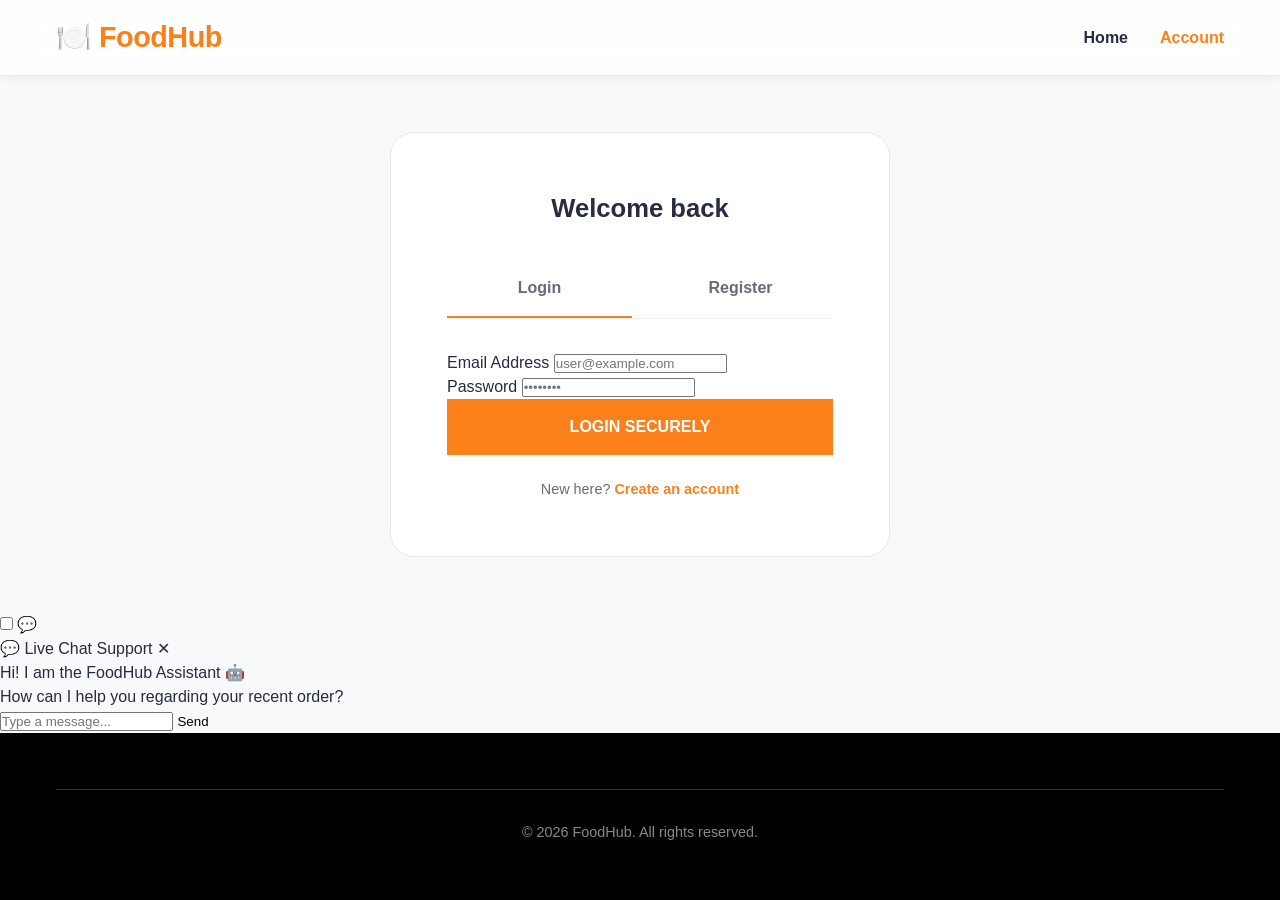
==== commit 7449cc24: "UI/UX Enhancements: Refactor to Light Mode, Image fixes, and codebase cleanup" ====
--- a/account.html
+++ b/account.html
@@ -14,13 +14,13 @@
         <div class="container">
             <div class="header-content">
                 <div class="logo">
-                    <a href="index.html" style="text-decoration:none;">
-                        <h1>🍽️ FoodHub</h1>
+                    <a href="index.html">
+                        🍽️ FoodHub
                     </a>
                 </div>
                 <nav class="nav-menu">
                     <a href="index.html" class="nav-link">Home</a>
-                    <a href="account.html" class="nav-link">Account</a>
+                    <a href="account.html" class="nav-link active">Account</a>
                 </nav>
             </div>
         </div>
@@ -32,16 +32,42 @@
         <input type="checkbox" id="logged-in" style="display:none;" class="auth-toggle">
 
         <!-- Not logged in view (Auth tabs) -->
-        <div class="auth-container">
-            <h2 class="section-title" style="text-align: center; margin-bottom: var(--spacing-md)">Welcome to FoodHub
-            </h2>
-            <input type="radio" name="auth-tab" id="auth-login" class="tab-radio" checked>
-            <input type="radio" name="auth-tab" id="auth-register" class="tab-radio">
-
-            <div class="auth-tabs">
-                <label for="auth-login" class="auth-tab-label">Login</label>
-                <label for="auth-register" class="auth-tab-label">Register</label>
-            </div>
+        <div class="auth-container reveal"
+            style="max-width: 500px; margin: var(--space-2xl) auto; background: var(--bg-card); padding: var(--space-2xl); border-radius: var(--radius-xl); border: 1px solid var(--border);">
+            <h2 class="section-title" style="text-align: center; margin-bottom: var(--space-xl); padding-left: 0;">
+                Welcome back</h2>
+
+            <input type="radio" name="auth-tab" id="auth-login" class="tab-radio" checked style="display:none;">
+            <input type="radio" name="auth-tab" id="auth-register" class="tab-radio" style="display:none;">
+
+            <div class="auth-tabs"
+                style="display:flex; gap: var(--space-md); margin-bottom: var(--space-xl); border-bottom: 1px solid var(--divider);">
+                <label for="auth-login" class="auth-tab-label"
+                    style="flex:1; text-align:center; padding: var(--space-md); cursor:pointer; font-weight:700; color: var(--text-muted); transition: var(--transition-base);">Login</label>
+                <label for="auth-register" class="auth-tab-label"
+                    style="flex:1; text-align:center; padding: var(--space-md); cursor:pointer; font-weight:700; color: var(--text-muted); transition: var(--transition-base);">Register</label>
+            </div>
+
+            <style>
+                #auth-login:checked~.auth-tabs [for="auth-login"],
+                #auth-register:checked~.auth-tabs [for="auth-register"] {
+                    color: var(--primary);
+                    border-bottom: 2px solid var(--primary);
+                }
+
+                .auth-form {
+                    display: none;
+                    animation: fadeInUp 0.4s ease;
+                }
+
+                #auth-login:checked~#form-login {
+                    display: block;
+                }
+
+                #auth-register:checked~#form-register {
+                    display: block;
+                }
+            </style>
 
             <!-- Login Form -->
             <div class="auth-form" id="form-login">
@@ -53,15 +79,13 @@
                     <label>Password</label>
                     <input type="password" placeholder="••••••••" required>
                 </div>
-                <!-- CSS Hack to view Dashboard without JS -->
-                <label for="logged-in" class="checkout-btn"
-                    style="display:block; text-align:center; margin-top: 20px; text-decoration: none; cursor:pointer;"
+                <label for="logged-in" class="checkout-btn" style="cursor:pointer;"
                     onclick="setTimeout(function(){window.scrollTo(0,0);}, 50);">
                     Login Securely
                 </label>
-                <p style="text-align: center; margin-top: 15px; font-size: 0.9rem; color: var(--light-text);">
-                    Don't have an account? <label for="auth-register"
-                        style="color: var(--primary-color); cursor: pointer; font-weight: bold;">Register here</label>
+                <p style="text-align: center; margin-top: 1.5rem; font-size: 0.9rem; color: var(--text-muted);">
+                    New here? <label for="auth-register"
+                        style="color: var(--primary); cursor: pointer; font-weight: 700;">Create an account</label>
                 </p>
             </div>
 
@@ -79,14 +103,12 @@
                     <label>Password</label>
                     <input type="password" placeholder="••••••••" required>
                 </div>
-                <!-- Make it navigate back to login as a flow simulation -->
-                <label for="auth-login" class="checkout-btn"
-                    style="display:block; text-align:center; background:var(--secondary-color); margin-top: 20px; cursor: pointer;">
+                <label for="auth-login" class="checkout-btn" style="background:var(--secondary); cursor: pointer;">
                     Create Account
                 </label>
-                <p style="text-align: center; margin-top: 15px; font-size: 0.9rem; color: var(--light-text);">
+                <p style="text-align: center; margin-top: 1.5rem; font-size: 0.9rem; color: var(--text-muted);">
                     Already have an account? <label for="auth-login"
-                        style="color: var(--primary-color); cursor: pointer; font-weight: bold;">Login</label>
+                        style="color: var(--primary); cursor: pointer; font-weight: 700;">Sign in</label>
                 </p>
             </div>
         </div>
@@ -157,16 +179,16 @@
             }
         </style>
 
-        <div class="dashboard-container">
+        <div class="dashboard-container reveal">
             <h2 class="section-title">My Account</h2>
 
             <div class="account-container">
                 <!-- CSS Hidden Radios for Account Tabs -->
-                <input type="radio" name="acc-tab" id="tab-profile" class="tab-radio" checked>
-                <input type="radio" name="acc-tab" id="tab-orders" class="tab-radio">
-                <input type="radio" name="acc-tab" id="tab-addresses" class="tab-radio">
-                <input type="radio" name="acc-tab" id="tab-favorites" class="tab-radio">
-                <input type="radio" name="acc-tab" id="tab-smart" class="tab-radio">
+                <input type="radio" name="acc-tab" id="tab-profile" class="tab-radio" checked style="display:none;">
+                <input type="radio" name="acc-tab" id="tab-orders" class="tab-radio" style="display:none;">
+                <input type="radio" name="acc-tab" id="tab-addresses" class="tab-radio" style="display:none;">
+                <input type="radio" name="acc-tab" id="tab-favorites" class="tab-radio" style="display:none;">
+                <input type="radio" name="acc-tab" id="tab-smart" class="tab-radio" style="display:none;">
 
                 <!-- Sidebar Navigation -->
                 <div class="account-sidebar">
@@ -175,8 +197,8 @@
                     <label for="tab-addresses" class="tab-label">📍 Saved Addresses</label>
                     <label for="tab-favorites" class="tab-label">❤️ Favorite Restaurants</label>
                     <label for="tab-smart" class="tab-label">🌟 Smart Features</label>
-                    <label for="logged-in" class="tab-label" style="color:var(--danger); margin-top:10px;">🚪
-                        Logout</label>
+                    <label for="logged-in" class="tab-label"
+                        style="color:var(--error); margin-top:10px; opacity:0.8;">🚪 Logout</label>
                 </div>
 
                 <!-- Tab Contents -->
--- a/style.css
+++ b/style.css
@@ -1,184 +1,142 @@
 /* ===================================
-   CSS RESET & BASE STYLES
+   PREMIUM DESIGN SYSTEM (Tokens - LIGHT MODE)
+   =================================== */
+
+:root {
+    /* Main Palette - Fresh & Appetizing */
+    --primary: #fc8019;
+    /* Signature FoodHub Orange */
+    --primary-hover: #e67316;
+    --primary-glow: rgba(252, 128, 25, 0.15);
+    --secondary: #60b246;
+    /* Fresh Green */
+    --secondary-hover: #529a3c;
+
+    /* Base Colors - Clean White Experience */
+    --bg-main: #f8f9fa;
+    --bg-card: #ffffff;
+    --bg-surface: #f0f2f5;
+    --bg-glass: rgba(255, 255, 255, 0.85);
+    --bg-glass-heavy: rgba(255, 255, 255, 0.95);
+
+    /* Text Colors */
+    --text-main: #282c3f;
+    --text-muted: #686b78;
+    --text-dim: #93959f;
+    --text-white: #ffffff;
+
+    /* Borders & Accents */
+    --border: #e9e9eb;
+    --border-bright: #d4d5d9;
+    --divider: #f0f0f2;
+
+    /* Functional Colors */
+    --success: #60b246;
+    --error: #fa4a5b;
+    --warning: #ffcc00;
+    --info: #3b82f6;
+
+    /* Spacing System */
+    --space-2xs: 0.25rem;
+    --space-xs: 0.5rem;
+    --space-sm: 0.75rem;
+    --space-md: 1rem;
+    --space-lg: 1.5rem;
+    --space-xl: 2rem;
+    --space-2xl: 3.5rem;
+    --container-max: 1200px;
+
+    /* Shadows & Effects (Softer for Light Mode) */
+    --shadow-sm: 0 2px 8px rgba(0, 0, 0, 0.06);
+    --shadow-md: 0 8px 24px rgba(0, 0, 0, 0.1);
+    --shadow-lg: 0 16px 48px rgba(0, 0, 0, 0.12);
+    --glass-blur: 20px;
+
+    /* Radius */
+    --radius-sm: 8px;
+    --radius-md: 12px;
+    --radius-lg: 18px;
+    --radius-xl: 24px;
+    --radius-full: 9999px;
+
+    /* Transitions */
+    --transition-fast: 0.2s cubic-bezier(0.4, 0, 0.2, 1);
+    --transition-base: 0.3s cubic-bezier(0.4, 0, 0.2, 1);
+    --transition-slow: 0.5s cubic-bezier(0.4, 0, 0.2, 1);
+}
+
+/* ===================================
+   BASE RESET & TYPOGRAPHY
    =================================== */
 
 * {
     margin: 0;
     padding: 0;
     box-sizing: border-box;
-}
-
-:root {
-    /* Color Palette */
-    --primary-color: #fc8019;
-    --secondary-color: #60b246;
-    --dark-text: #282c3f;
-    --light-text: #686b78;
-    --white: #ffffff;
-    --light-bg: #f9f9f9;
-    --border-color: #e9e9eb;
-    --shadow: rgba(0, 0, 0, 0.1);
-    --hover-shadow: rgba(0, 0, 0, 0.15);
-    --success: #60b246;
-    --danger: #e23744;
-
-    /* Spacing */
-    --spacing-xs: 0.5rem;
-    --spacing-sm: 1rem;
-    --spacing-md: 1.5rem;
-    --spacing-lg: 2rem;
-    --spacing-xl: 3rem;
-
-    /* Border Radius */
-    --radius-sm: 4px;
-    --radius-md: 8px;
-    --radius-lg: 12px;
+    -webkit-font-smoothing: antialiased;
+}
+
+html {
+    scroll-behavior: smooth;
 }
 
 body {
-    font-family: 'Segoe UI', Tahoma, Geneva, Verdana, sans-serif;
-    color: var(--dark-text);
-    background-color: var(--white);
-    line-height: 1.6;
+    font-family: 'Outfit', 'Inter', -apple-system, sans-serif;
+    background-color: var(--bg-main);
+    color: var(--text-main);
+    line-height: 1.5;
     overflow-x: hidden;
 }
 
 .container {
-    max-width: 1200px;
+    max-width: var(--container-max);
     margin: 0 auto;
-    padding: 0 var(--spacing-sm);
-}
-
-/* ===================================
-   HEADER SECTION
-   =================================== */
-
-.header {
-    background-color: var(--white);
-    box-shadow: 0 2px 8px var(--shadow);
-    position: sticky;
-    top: 0;
-    z-index: 1000;
-    padding: var(--spacing-sm) 0;
-}
-
-.header-content {
-    display: flex;
-    align-items: center;
-    justify-content: space-between;
-    gap: var(--spacing-md);
-    flex-wrap: wrap;
-}
-
-.logo h1 {
-    font-size: 1.8rem;
-    color: var(--primary-color);
-    font-weight: 700;
+    padding: 0 var(--space-md);
+}
+
+a {
+    text-decoration: none;
+    color: inherit;
+    transition: var(--transition-fast);
+}
+
+button {
+    font-family: inherit;
     cursor: pointer;
-    transition: transform 0.3s ease;
-}
-
-.logo h1:hover {
-    transform: scale(1.05);
-}
-
-/* Search Bar */
-.search-bar {
-    display: flex;
-    flex-direction: column;
-    align-items: stretch;
-    flex: 1;
-    max-width: 500px;
-    position: relative;
-}
-
-.search-input-wrapper {
-    display: flex;
-    align-items: center;
-    background-color: var(--light-bg);
-    border-radius: var(--radius-md);
-    padding: var(--spacing-xs);
-    transition: box-shadow 0.3s ease, background-color 0.3s ease;
-    position: relative;
-}
-
-.search-input-wrapper:focus-within {
-    box-shadow: 0 0 0 3px rgba(252, 128, 25, 0.2);
-    background-color: var(--white);
-}
-
-.search-input {
-    flex: 1;
     border: none;
-    background: transparent;
-    padding: var(--spacing-xs) var(--spacing-sm);
-    font-size: 0.95rem;
+    background: none;
     outline: none;
-    width: 100%;
-    cursor: text;
-}
-
-.search-input::placeholder {
-    color: var(--light-text);
-}
-
-.search-input:focus::placeholder {
-    color: transparent;
-}
-
-.search-icon {
-    font-size: 1.2rem;
-    padding: 0 var(--spacing-xs);
-    cursor: pointer;
-    transition: transform 0.2s ease;
-}
-
-.search-icon:hover {
-    transform: scale(1.1);
-}
-
-.search-icon:active {
-    transform: scale(0.95);
-}
-
-/* Search Dropdown */
-.search-dropdown {
-    display: none;
-    position: absolute;
-    top: 100%;
-    left: 0;
-    right: 0;
-    background-color: var(--white);
-    border-radius: var(--radius-md);
-    box-shadow: 0 4px 16px var(--shadow);
-    margin-top: var(--spacing-xs);
-    z-index: 100;
-    max-height: 350px;
-    overflow-y: auto;
-}
-
-/* Show dropdown when search toggle is checked */
-#search-toggle:checked~* .search-dropdown {
-    display: block;
-    animation: slideDown 0.3s ease;
-}
-
-/* Also show dropdown on input focus */
-.search-input:focus~.search-dropdown {
-    display: block;
-    animation: slideDown 0.3s ease;
-}
-
-/* Highlight search bar when dropdown is open */
-#search-toggle:checked~* .search-input-wrapper {
-    box-shadow: 0 0 0 3px rgba(252, 128, 25, 0.2);
-    background-color: var(--white);
-}
-
-@keyframes slideDown {
+}
+
+/* ===================================
+   SCROLLBAR
+   =================================== */
+
+::-webkit-scrollbar {
+    width: 8px;
+}
+
+::-webkit-scrollbar-track {
+    background: var(--bg-main);
+}
+
+::-webkit-scrollbar-thumb {
+    background: var(--border-bright);
+    border-radius: var(--radius-full);
+}
+
+::-webkit-scrollbar-thumb:hover {
+    background: var(--text-dim);
+}
+
+/* ===================================
+   ANIMATIONS
+   =================================== */
+
+@keyframes fadeInUp {
     from {
         opacity: 0;
-        transform: translateY(-10px);
+        transform: translateY(20px);
     }
 
     to {
@@ -187,1426 +145,542 @@
     }
 }
 
-.search-dropdown-header {
-    display: flex;
+@keyframes fadeInScale {
+    from {
+        opacity: 0;
+        transform: scale(0.95);
+    }
+
+    to {
+        opacity: 1;
+        transform: scale(1);
+    }
+}
+
+.reveal {
+    animation: fadeInUp 0.6s cubic-bezier(0.2, 0.8, 0.2, 1) forwards;
+}
+
+/* ===================================
+   HEADER & NAVBAR
+   =================================== */
+
+.header {
+    background-color: var(--bg-glass);
+    backdrop-filter: blur(var(--glass-blur));
+    -webkit-backdrop-filter: blur(var(--glass-blur));
+    border-bottom: 1px solid var(--border);
+    position: sticky;
+    top: 0;
+    z-index: 1000;
+    padding: var(--space-md) 0;
+    box-shadow: var(--shadow-sm);
+}
+
+.header-content {
+    display: flex;
+    align-items: center;
     justify-content: space-between;
-    align-items: center;
-    padding: var(--spacing-sm) var(--spacing-md);
-    background-color: var(--light-bg);
-    border-bottom: 1px solid var(--border-color);
+    gap: var(--space-xl);
+}
+
+.logo {
+    display: flex;
+    align-items: center;
+    gap: var(--space-xs);
+    font-size: 1.8rem;
+    font-weight: 800;
+    color: var(--primary);
+    letter-spacing: -0.5px;
+}
+
+.search-bar {
+    flex: 1;
+    max-width: 550px;
+    position: relative;
+}
+
+.search-input-wrapper {
+    display: flex;
+    align-items: center;
+    background: #fff;
+    border: 1px solid var(--border-bright);
+    border-radius: var(--radius-sm);
+    padding: 0 var(--space-sm);
+    transition: var(--transition-base);
+}
+
+.search-input-wrapper:focus-within {
+    border-color: var(--primary);
+    box-shadow: 0 4px 12px var(--primary-glow);
+}
+
+.search-input {
+    flex: 1;
+    background: none;
+    border: none;
+    color: var(--text-main);
+    padding: var(--space-sm);
+    outline: none;
+    font-size: 0.9rem;
+}
+
+.search-icon {
+    font-size: 1.1rem;
+    color: var(--text-dim);
+}
+
+.nav-menu {
+    display: flex;
+    align-items: center;
+    gap: var(--space-xl);
+}
+
+.nav-link {
     font-weight: 600;
-    pointer-events: auto;
-}
-
-.close-search {
+    color: var(--text-main);
+    font-size: 1rem;
+    transition: var(--transition-fast);
+}
+
+.nav-link:hover,
+.nav-link.active {
+    color: var(--primary);
+}
+
+.cart-btn {
+    background: var(--primary);
+    color: var(--text-white);
+    padding: var(--space-sm) var(--space-lg);
+    border-radius: var(--radius-sm);
+    font-weight: 700;
+    display: flex;
+    align-items: center;
+    gap: var(--space-xs);
+    box-shadow: 0 4px 14px var(--primary-glow);
+    transition: var(--transition-base);
+    position: relative;
+}
+
+.cart-btn:hover {
+    background: var(--primary-hover);
+    transform: translateY(-1px);
+}
+
+.cart-count {
+    background: #fff;
+    color: var(--primary);
+    font-size: 0.75rem;
+    width: 20px;
+    height: 20px;
+    border-radius: 50%;
+    display: flex;
+    align-items: center;
+    justify-content: center;
+    font-weight: 800;
+}
+
+/* ===================================
+   HERO SECTION
+   =================================== */
+
+.hero {
+    background: #282c3f;
+    /* Deep Swiggy-like Navy for contrast */
+    color: #fff;
+    padding: var(--space-2xl) 0;
+    text-align: center;
+}
+
+.hero h2 {
+    font-size: 3rem;
+    font-weight: 800;
+    margin-bottom: var(--space-sm);
+}
+
+.hero p {
+    font-size: 1.1rem;
+    opacity: 0.9;
+}
+
+/* ===================================
+   CATEGORIES
+   =================================== */
+
+.categories {
+    padding: var(--space-2xl) 0;
+}
+
+.section-title {
+    font-size: 1.6rem;
+    font-weight: 800;
+    margin-bottom: var(--space-xl);
+    color: #282c3f;
+}
+
+.category-grid {
+    display: flex;
+    overflow-x: auto;
+    gap: var(--space-xl);
+    padding-bottom: var(--space-md);
+    scrollbar-width: none;
+}
+
+.category-grid::-webkit-scrollbar {
+    display: none;
+}
+
+.category-card {
+    min-width: 120px;
+    text-align: center;
     cursor: pointer;
-    font-size: 1.2rem;
-    color: var(--light-text);
-    transition: color 0.3s ease;
-    width: 25px;
-    height: 25px;
-    display: flex;
-    align-items: center;
-    justify-content: center;
-    border-radius: 50%;
-    pointer-events: auto;
-    z-index: 10;
-}
-
-.close-search:hover {
-    color: var(--danger);
-    background-color: rgba(226, 55, 68, 0.1);
-}
-
-.search-option {
+    transition: var(--transition-base);
+    padding: var(--space-md);
+    border-radius: var(--radius-md);
+}
+
+.category-card:hover {
+    transform: scale(1.05);
+    background-color: var(--primary-glow);
+    border: 1px solid rgba(252, 128, 25, 0.3);
+}
+
+.category-icon {
+    font-size: 3.5rem;
+    margin-bottom: var(--space-xs);
     display: block;
-    padding: var(--spacing-sm) var(--spacing-md);
-    cursor: pointer;
-    transition: background-color 0.2s ease;
-    font-size: 0.95rem;
-    border-left: 3px solid transparent;
-    pointer-events: auto;
-}
-
-.search-option:hover {
-    background-color: var(--light-bg);
-    border-left-color: var(--primary-color);
-}
-
-/* Prevent dropdown from closing when clicking inside */
-.search-dropdown {
-    pointer-events: auto;
-}
-
-/* Highlight selected filter in search dropdown */
-#filter-pizza:checked~* .search-option[for="filter-pizza"],
-#filter-burger:checked~* .search-option[for="filter-burger"],
-#filter-biryani:checked~* .search-option[for="filter-biryani"],
-#filter-dessert:checked~* .search-option[for="filter-dessert"],
-#filter-veg:checked~* .search-option[for="filter-veg"],
-#filter-nonveg:checked~* .search-option[for="filter-nonveg"],
-#filter-offers:checked~* .search-option[for="filter-offers"] {
-    background-color: rgba(252, 128, 25, 0.1);
-    color: var(--primary-color);
-    font-weight: 600;
-    border-left-color: var(--primary-color);
-}
-
-/* Navigation Menu */
-.nav-menu {
-    display: flex;
-    gap: var(--spacing-md);
-    align-items: center;
-}
-
-.nav-link {
-    text-decoration: none;
-    color: var(--dark-text);
-    font-weight: 500;
-    padding: var(--spacing-xs) var(--spacing-sm);
-    border-radius: var(--radius-sm);
-    transition: color 0.3s ease, background-color 0.3s ease;
-    cursor: pointer;
-    user-select: none;
-}
-
-.nav-link:hover {
-    color: var(--primary-color);
-    background-color: rgba(252, 128, 25, 0.1);
-}
-
-/* Cart Button */
-.cart-btn {
-    background-color: var(--primary-color);
-    color: var(--white);
-    padding: var(--spacing-xs) var(--spacing-md);
-    border-radius: var(--radius-md);
-    font-weight: 600;
-    cursor: pointer;
-    position: relative;
-    transition: background-color 0.3s ease, transform 0.3s ease;
-    user-select: none;
-}
-
-.cart-btn:hover {
-    background-color: #e67316;
-    transform: translateY(-2px);
-}
-
-.cart-count {
-    position: absolute;
-    top: -8px;
-    right: -8px;
-    background-color: var(--danger);
-    color: var(--white);
-    min-width: 22px;
-    height: 22px;
-    border-radius: 50%;
-    display: flex;
-    align-items: center;
-    justify-content: center;
-    font-size: 0.75rem;
-    font-weight: 700;
-    padding: 0 5px;
-}
-
-.cart-count::before {
-    content: '0';
-}
-
-/* ===================================
-   HERO SECTION
-   =================================== */
-
-.hero {
-    background: linear-gradient(135deg, #fc8019 0%, #e67316 100%);
-    color: var(--white);
-    padding: var(--spacing-xl) 0;
-    text-align: center;
-}
-
-.hero-content h2 {
-    font-size: 2.5rem;
-    margin-bottom: var(--spacing-sm);
-    font-weight: 700;
-}
-
-.hero-content p {
-    font-size: 1.2rem;
-    opacity: 0.95;
-}
-
-/* ===================================
-   CATEGORIES SECTION
-   =================================== */
-
-.categories {
-    padding: var(--spacing-xl) 0;
-    background-color: var(--white);
-}
-
-.section-title {
-    font-size: 2rem;
-    margin-bottom: var(--spacing-lg);
-    color: var(--dark-text);
-    font-weight: 700;
-}
-
-.category-grid {
-    display: grid;
-    grid-template-columns: repeat(auto-fit, minmax(120px, 1fr));
-    gap: var(--spacing-md);
-}
-
-.category-card {
-    background-color: var(--white);
-    border-radius: var(--radius-lg);
-    padding: var(--spacing-md);
-    text-align: center;
-    box-shadow: 0 2px 8px var(--shadow);
-    cursor: pointer;
-    transition: transform 0.3s ease, box-shadow 0.3s ease, background-color 0.3s ease;
-    user-select: none;
-}
-
-.category-card:hover {
-    transform: translateY(-5px);
-    box-shadow: 0 4px 16px var(--hover-shadow);
-    background-color: rgba(252, 128, 25, 0.05);
-}
-
-.category-icon {
-    font-size: 3rem;
-    margin-bottom: var(--spacing-xs);
 }
 
 .category-card h3 {
     font-size: 1rem;
-    color: var(--dark-text);
     font-weight: 600;
-}
-
-/* ===================================
-   FOOD LISTING SECTION
+    color: var(--text-muted);
+}
+
+/* ===================================
+   FOOD LISTING
    =================================== */
 
 .food-listing {
-    padding: var(--spacing-xl) 0;
-    background-color: var(--light-bg);
-}
-
-/* Hide all cart checkboxes, filter radios, and search toggle */
-.cart-checkbox,
-.filter-radio,
-.search-toggle {
-    display: none;
-}
-
-/* Food Grid using CSS Grid */
+    padding: var(--space-xl) 0 var(--space-2xl);
+}
+
 .food-grid {
     display: grid;
     grid-template-columns: repeat(auto-fill, minmax(280px, 1fr));
-    gap: var(--spacing-lg);
-}
-
-/* Food Card */
+    gap: var(--space-xl);
+}
+
 .food-card {
-    background-color: var(--white);
-    border-radius: var(--radius-lg);
+    background: var(--bg-card);
+    border-radius: 0;
+    /* Modern squared-off look or minimal radius */
     overflow: hidden;
-    box-shadow: 0 2px 12px var(--shadow);
-    transition: transform 0.3s ease, box-shadow 0.3s ease;
+    transition: var(--transition-base);
+    border: 1px solid transparent;
+}
+
+.food-card:hover {
+    box-shadow: var(--shadow-md);
+    border-color: var(--border);
+}
+
+.food-image {
+    height: 180px;
     position: relative;
-}
-
-.food-card:hover {
-    transform: translateY(-8px);
-    box-shadow: 0 6px 20px var(--hover-shadow);
-}
-
-/* Food Image Container */
-.food-image {
-    position: relative;
-    width: 100%;
-    height: 200px;
-    overflow: hidden;
 }
 
 .food-image img {
     width: 100%;
     height: 100%;
     object-fit: cover;
-    transition: transform 0.5s ease;
-}
-
-.food-card:hover .food-image img {
-    transform: scale(1.1);
-}
-
-/* Badges */
+}
+
 .badge {
     position: absolute;
-    padding: 4px 10px;
-    border-radius: var(--radius-sm);
-    font-size: 0.75rem;
-    font-weight: 600;
-}
-
-.offer-badge {
     top: 10px;
     left: 10px;
-    background-color: var(--danger);
-    color: var(--white);
+    background: var(--primary);
+    color: #fff;
+    padding: 4px 8px;
+    font-size: 0.7rem;
+    font-weight: 800;
+    text-transform: uppercase;
 }
 
 .veg-badge,
 .nonveg-badge {
     top: 10px;
     right: 10px;
-    background-color: var(--white);
-    padding: 4px 8px;
-    font-size: 1rem;
-}
-
-/* Food Info */
+    left: auto;
+    background: #fff;
+    padding: 2px;
+    border-radius: 2px;
+}
+
 .food-info {
-    padding: var(--spacing-md);
+    padding: var(--space-md);
 }
 
 .food-name {
-    font-size: 1.25rem;
-    margin-bottom: var(--spacing-xs);
-    color: var(--dark-text);
-    font-weight: 600;
+    font-size: 1.1rem;
+    font-weight: 700;
+    margin-bottom: 4px;
 }
 
 .food-meta {
     display: flex;
+    align-items: center;
+    gap: var(--space-md);
+    color: var(--text-muted);
+    font-size: 0.85rem;
+    margin-bottom: var(--space-sm);
+}
+
+.rating {
+    display: flex;
+    align-items: center;
+    gap: 4px;
+    background: #48c479;
+    color: #fff;
+    padding: 2px 6px;
+    font-weight: 700;
+}
+
+.food-description {
+    font-size: 0.85rem;
+    color: var(--text-dim);
+    margin-bottom: var(--space-md);
+    line-height: 1.4;
+    display: -webkit-box;
+    -webkit-line-clamp: 2;
+    line-clamp: 2;
+    -webkit-box-orient: vertical;
+    overflow: hidden;
+    min-height: 2.4em;
+}
+
+.food-footer {
+    display: flex;
+    align-items: center;
     justify-content: space-between;
-    align-items: center;
-    margin-bottom: var(--spacing-xs);
-}
-
-/* Rating Stars */
-.rating {
-    display: flex;
-    align-items: center;
-    gap: 5px;
-}
-
-.stars {
-    color: #ffa500;
-    font-size: 0.9rem;
-}
-
-.rating-text {
-    font-weight: 600;
-    color: var(--dark-text);
-    font-size: 0.9rem;
-}
-
-.delivery-time {
+    padding-top: var(--space-sm);
+    border-top: 1px solid var(--divider);
+}
+
+.price {
+    font-weight: 700;
+    font-size: 1.1rem;
+}
+
+.add-to-cart-btn {
+    color: var(--primary);
+    font-weight: 800;
+    text-transform: uppercase;
     font-size: 0.85rem;
-    color: var(--light-text);
-}
-
-.food-description {
-    font-size: 0.9rem;
-    color: var(--light-text);
-    margin-bottom: var(--spacing-sm);
-    min-height: 40px;
-}
-
-/* Food Footer */
-.food-footer {
-    display: flex;
-    justify-content: space-between;
-    align-items: center;
-    padding-top: var(--spacing-sm);
-    border-top: 1px solid var(--border-color);
-}
-
-.price {
-    font-size: 1.4rem;
-    font-weight: 700;
-    color: var(--dark-text);
-}
-
-/* Add to Cart Button */
-.add-to-cart-btn {
-    background-color: var(--white);
-    color: var(--primary-color);
-    border: 2px solid var(--primary-color);
-    padding: 8px 16px;
-    border-radius: var(--radius-md);
-    font-weight: 600;
-    cursor: pointer;
-    transition: background-color 0.3s ease, color 0.3s ease, transform 0.2s ease;
-    user-select: none;
+    padding: 6px 16px;
+    border: 1px solid var(--border-bright);
+    transition: var(--transition-fast);
 }
 
 .add-to-cart-btn:hover {
-    background-color: var(--primary-color);
-    color: var(--white);
-    transform: scale(1.05);
-}
-
-/* When item is added to cart (checkbox checked), change button style */
-#item-1:checked~* label[for="item-1"],
-#item-2:checked~* label[for="item-2"],
-#item-3:checked~* label[for="item-3"],
-#item-4:checked~* label[for="item-4"],
-#item-5:checked~* label[for="item-5"],
-#item-6:checked~* label[for="item-6"],
-#item-7:checked~* label[for="item-7"],
-#item-8:checked~* label[for="item-8"],
-#item-9:checked~* label[for="item-9"] {
-    background-color: var(--success);
-    color: var(--white);
-    border-color: var(--success);
-}
-
-#item-1:checked~* label[for="item-1"]::after,
-#item-2:checked~* label[for="item-2"]::after,
-#item-3:checked~* label[for="item-3"]::after,
-#item-4:checked~* label[for="item-4"]::after,
-#item-5:checked~* label[for="item-5"]::after,
-#item-6:checked~* label[for="item-6"]::after,
-#item-7:checked~* label[for="item-7"]::after,
-#item-8:checked~* label[for="item-8"]::after,
-#item-9:checked~* label[for="item-9"]::after {
-    content: ' ✓';
-}
-
-/* ===================================
-   CART SIDEBAR (CSS-only functionality)
-   =================================== */
-
-/* Hide the cart toggle checkbox */
-.cart-toggle {
-    display: none;
-}
+    box-shadow: var(--shadow-sm);
+}
+
+/* ===================================
+   SIDEBAR & MODALS
+   =================================== */
 
 .cart-sidebar {
     position: fixed;
     top: 0;
-    right: -400px;
-    width: 400px;
+    right: -450px;
+    width: 450px;
+    max-width: 100vw;
     height: 100vh;
-    background-color: var(--white);
-    box-shadow: -4px 0 20px var(--shadow);
+    background: #fff;
     z-index: 2000;
-    transition: right 0.4s ease;
+    transition: var(--transition-slow);
     display: flex;
     flex-direction: column;
-}
-
-/* Show cart sidebar when checkbox is checked */
-.cart-toggle:checked~.cart-sidebar {
+    box-shadow: -10px 0 30px rgba(0, 0, 0, 0.1);
+}
+
+.cart-sidebar.active {
     right: 0;
 }
 
+.cart-overlay {
+    position: fixed;
+    top: 0;
+    left: 0;
+    width: 100vw;
+    height: 100vh;
+    background: rgba(0, 0, 0, 0.4);
+    backdrop-filter: blur(4px);
+    z-index: 1500;
+    visibility: hidden;
+    opacity: 0;
+    transition: var(--transition-base);
+}
+
+.cart-overlay.active {
+    visibility: visible;
+    opacity: 1;
+}
+
 .cart-header {
+    padding: var(--space-xl);
+    border-bottom: 1px solid var(--border);
     display: flex;
     justify-content: space-between;
     align-items: center;
-    padding: var(--spacing-md);
-    border-bottom: 2px solid var(--border-color);
-    background-color: var(--primary-color);
-    color: var(--white);
-}
-
-.cart-header h2 {
-    font-size: 1.5rem;
-}
-
-.close-cart {
-    font-size: 2rem;
-    cursor: pointer;
-    user-select: none;
-    width: 35px;
-    height: 35px;
-    display: flex;
-    align-items: center;
-    justify-content: center;
-    border-radius: 50%;
-    transition: background-color 0.3s ease;
-}
-
-.close-cart:hover {
-    background-color: rgba(255, 255, 255, 0.2);
 }
 
 .cart-items {
     flex: 1;
     overflow-y: auto;
-    padding: var(--spacing-md);
-}
-
-/* Cart Item - Initially Hidden */
+    padding: var(--space-lg);
+}
+
 .cart-item {
-    display: none;
-    background-color: var(--light-bg);
-    padding: var(--spacing-md);
-    border-radius: var(--radius-md);
-    margin-bottom: var(--spacing-sm);
-    animation: slideInCart 0.3s ease;
-}
-
-/* Show cart items when corresponding checkbox is checked */
-#item-1:checked~.cart-sidebar #cart-item-1,
-#item-2:checked~.cart-sidebar #cart-item-2,
-#item-3:checked~.cart-sidebar #cart-item-3,
-#item-4:checked~.cart-sidebar #cart-item-4,
-#item-5:checked~.cart-sidebar #cart-item-5,
-#item-6:checked~.cart-sidebar #cart-item-6,
-#item-7:checked~.cart-sidebar #cart-item-7,
-#item-8:checked~.cart-sidebar #cart-item-8,
-#item-9:checked~.cart-sidebar #cart-item-9 {
     display: flex;
     justify-content: space-between;
-    align-items: center;
-}
-
-@keyframes slideInCart {
-    from {
-        opacity: 0;
-        transform: translateX(20px);
-    }
-
-    to {
-        opacity: 1;
-        transform: translateX(0);
-    }
-}
-
-.cart-item-info h4 {
-    font-size: 1rem;
-    margin-bottom: 4px;
-    color: var(--dark-text);
-}
-
-.cart-item-price {
-    font-size: 1.1rem;
-    font-weight: 700;
-    color: var(--primary-color);
-}
-
-.remove-btn {
-    background-color: var(--danger);
-    color: var(--white);
-    padding: 6px 12px;
-    border-radius: var(--radius-sm);
-    font-size: 0.85rem;
+    padding: var(--space-md) 0;
+    border-bottom: 1px solid var(--divider);
+}
+
+.cart-footer {
+    padding: var(--space-xl);
+    background: #f9f9f9;
+}
+
+.checkout-btn {
+    display: block;
+    width: 100%;
+    background: var(--primary);
+    color: #fff;
+    padding: var(--space-md);
+    text-align: center;
+    font-weight: 800;
+    text-transform: uppercase;
+}
+
+/* ===================================
+   ACCOUNT / DASHBOARD
+   =================================== */
+
+.account-container {
+    display: grid;
+    grid-template-columns: 260px 1fr;
+    gap: var(--space-2xl);
+    margin-top: var(--space-xl);
+}
+
+.account-sidebar {
+    background: #fff;
+    padding: var(--space-md);
+    border: 1px solid var(--border);
+}
+
+.tab-label {
+    display: block;
+    padding: var(--space-md);
+    font-weight: 600;
+    color: var(--text-muted);
     cursor: pointer;
-    transition: background-color 0.3s ease;
-    user-select: none;
-}
-
-.remove-btn:hover {
-    background-color: #c72c38;
-}
-
-.cart-footer {
-    border-top: 2px solid var(--border-color);
-    padding: var(--spacing-md);
-    background-color: var(--white);
-}
-
-.cart-total {
-    display: flex;
-    justify-content: space-between;
-    font-size: 1.3rem;
-    font-weight: 700;
-    margin-bottom: var(--spacing-md);
-    color: var(--dark-text);
-}
-
-.checkout-btn {
-    width: 100%;
-    background-color: var(--success);
-    color: var(--white);
-    border: none;
-    padding: var(--spacing-md);
-    border-radius: var(--radius-md);
-    font-size: 1.1rem;
-    font-weight: 700;
-    cursor: pointer;
-    transition: background-color 0.3s ease, transform 0.2s ease;
-}
-
-.checkout-btn:hover {
-    background-color: #4e9c38;
-    transform: translateY(-2px);
-}
-
-/* Update cart count badge - Update count based on checked items */
-/* 1 item */
-#item-1:checked~* .cart-count::before,
-#item-2:checked~* .cart-count::before,
-#item-3:checked~* .cart-count::before,
-#item-4:checked~* .cart-count::before,
-#item-5:checked~* .cart-count::before,
-#item-6:checked~* .cart-count::before,
-#item-7:checked~* .cart-count::before,
-#item-8:checked~* .cart-count::before,
-#item-9:checked~* .cart-count::before {
-    content: '1';
-}
-
-/* 2 items */
-#item-1:checked~#item-2:checked~* .cart-count::before,
-#item-1:checked~#item-3:checked~* .cart-count::before,
-#item-1:checked~#item-4:checked~* .cart-count::before,
-#item-1:checked~#item-5:checked~* .cart-count::before,
-#item-1:checked~#item-6:checked~* .cart-count::before,
-#item-1:checked~#item-7:checked~* .cart-count::before,
-#item-1:checked~#item-8:checked~* .cart-count::before,
-#item-1:checked~#item-9:checked~* .cart-count::before,
-#item-2:checked~#item-3:checked~* .cart-count::before,
-#item-2:checked~#item-4:checked~* .cart-count::before,
-#item-2:checked~#item-5:checked~* .cart-count::before,
-#item-2:checked~#item-6:checked~* .cart-count::before,
-#item-2:checked~#item-7:checked~* .cart-count::before,
-#item-2:checked~#item-8:checked~* .cart-count::before,
-#item-2:checked~#item-9:checked~* .cart-count::before,
-#item-3:checked~#item-4:checked~* .cart-count::before,
-#item-3:checked~#item-5:checked~* .cart-count::before,
-#item-3:checked~#item-6:checked~* .cart-count::before,
-#item-3:checked~#item-7:checked~* .cart-count::before,
-#item-3:checked~#item-8:checked~* .cart-count::before,
-#item-3:checked~#item-9:checked~* .cart-count::before,
-#item-4:checked~#item-5:checked~* .cart-count::before,
-#item-4:checked~#item-6:checked~* .cart-count::before,
-#item-4:checked~#item-7:checked~* .cart-count::before,
-#item-4:checked~#item-8:checked~* .cart-count::before,
-#item-4:checked~#item-9:checked~* .cart-count::before,
-#item-5:checked~#item-6:checked~* .cart-count::before,
-#item-5:checked~#item-7:checked~* .cart-count::before,
-#item-5:checked~#item-8:checked~* .cart-count::before,
-#item-5:checked~#item-9:checked~* .cart-count::before,
-#item-6:checked~#item-7:checked~* .cart-count::before,
-#item-6:checked~#item-8:checked~* .cart-count::before,
-#item-6:checked~#item-9:checked~* .cart-count::before,
-#item-7:checked~#item-8:checked~* .cart-count::before,
-#item-7:checked~#item-9:checked~* .cart-count::before,
-#item-8:checked~#item-9:checked~* .cart-count::before {
-    content: '2';
-}
-
-/* 3 items */
-#item-1:checked~#item-2:checked~#item-3:checked~* .cart-count::before,
-#item-1:checked~#item-2:checked~#item-4:checked~* .cart-count::before,
-#item-1:checked~#item-2:checked~#item-5:checked~* .cart-count::before,
-#item-1:checked~#item-2:checked~#item-6:checked~* .cart-count::before,
-#item-1:checked~#item-2:checked~#item-7:checked~* .cart-count::before,
-#item-1:checked~#item-2:checked~#item-8:checked~* .cart-count::before,
-#item-1:checked~#item-2:checked~#item-9:checked~* .cart-count::before,
-#item-1:checked~#item-3:checked~#item-4:checked~* .cart-count::before,
-#item-1:checked~#item-3:checked~#item-5:checked~* .cart-count::before,
-#item-1:checked~#item-3:checked~#item-6:checked~* .cart-count::before,
-#item-1:checked~#item-3:checked~#item-7:checked~* .cart-count::before,
-#item-1:checked~#item-3:checked~#item-8:checked~* .cart-count::before,
-#item-1:checked~#item-3:checked~#item-9:checked~* .cart-count::before,
-#item-2:checked~#item-3:checked~#item-4:checked~* .cart-count::before,
-#item-2:checked~#item-3:checked~#item-5:checked~* .cart-count::before,
-#item-2:checked~#item-3:checked~#item-6:checked~* .cart-count::before,
-#item-2:checked~#item-3:checked~#item-7:checked~* .cart-count::before,
-#item-2:checked~#item-3:checked~#item-8:checked~* .cart-count::before,
-#item-2:checked~#item-3:checked~#item-9:checked~* .cart-count::before,
-#item-3:checked~#item-4:checked~#item-5:checked~* .cart-count::before,
-#item-3:checked~#item-4:checked~#item-6:checked~* .cart-count::before,
-#item-3:checked~#item-4:checked~#item-7:checked~* .cart-count::before,
-#item-3:checked~#item-4:checked~#item-8:checked~* .cart-count::before,
-#item-3:checked~#item-4:checked~#item-9:checked~* .cart-count::before,
-#item-4:checked~#item-5:checked~#item-6:checked~* .cart-count::before,
-#item-4:checked~#item-5:checked~#item-7:checked~* .cart-count::before,
-#item-4:checked~#item-5:checked~#item-8:checked~* .cart-count::before,
-#item-4:checked~#item-5:checked~#item-9:checked~* .cart-count::before,
-#item-5:checked~#item-6:checked~#item-7:checked~* .cart-count::before,
-#item-5:checked~#item-6:checked~#item-8:checked~* .cart-count::before,
-#item-5:checked~#item-6:checked~#item-9:checked~* .cart-count::before,
-#item-6:checked~#item-7:checked~#item-8:checked~* .cart-count::before,
-#item-6:checked~#item-7:checked~#item-9:checked~* .cart-count::before,
-#item-7:checked~#item-8:checked~#item-9:checked~* .cart-count::before {
-    content: '3';
-}
-
-/* 4+ items - simplified approach showing 4+ for any 4 or more items */
-#item-1:checked~#item-2:checked~#item-3:checked~#item-4:checked~* .cart-count::before,
-#item-1:checked~#item-2:checked~#item-3:checked~#item-5:checked~* .cart-count::before,
-#item-1:checked~#item-2:checked~#item-4:checked~#item-5:checked~* .cart-count::before,
-#item-1:checked~#item-3:checked~#item-4:checked~#item-5:checked~* .cart-count::before,
-#item-2:checked~#item-3:checked~#item-4:checked~#item-5:checked~* .cart-count::before,
-#item-1:checked~#item-2:checked~#item-3:checked~#item-6:checked~* .cart-count::before,
-#item-1:checked~#item-2:checked~#item-3:checked~#item-7:checked~* .cart-count::before,
-#item-1:checked~#item-2:checked~#item-3:checked~#item-8:checked~* .cart-count::before,
-#item-1:checked~#item-2:checked~#item-3:checked~#item-9:checked~* .cart-count::before,
-#item-1:checked~#item-2:checked~#item-4:checked~#item-6:checked~* .cart-count::before,
-#item-1:checked~#item-2:checked~#item-5:checked~#item-6:checked~* .cart-count::before,
-#item-1:checked~#item-3:checked~#item-4:checked~#item-6:checked~* .cart-count::before,
-#item-2:checked~#item-3:checked~#item-4:checked~#item-6:checked~* .cart-count::before,
-#item-3:checked~#item-4:checked~#item-5:checked~#item-6:checked~* .cart-count::before,
-#item-4:checked~#item-5:checked~#item-6:checked~#item-7:checked~* .cart-count::before,
-#item-5:checked~#item-6:checked~#item-7:checked~#item-8:checked~* .cart-count::before,
-#item-6:checked~#item-7:checked~#item-8:checked~#item-9:checked~* .cart-count::before {
-    content: '4+';
-}
-
-/* When any item is added, highlight cart badge with animation */
-#item-1:checked~* .cart-count,
-#item-2:checked~* .cart-count,
-#item-3:checked~* .cart-count,
-#item-4:checked~* .cart-count,
-#item-5:checked~* .cart-count,
-#item-6:checked~* .cart-count,
-#item-7:checked~* .cart-count,
-#item-8:checked~* .cart-count,
-#item-9:checked~* .cart-count {
-    background-color: var(--success);
-    animation: bounceIn 0.3s ease;
-}
-
-@keyframes bounceIn {
-    0% {
-        transform: scale(0.5);
-    }
-
-    50% {
-        transform: scale(1.2);
-    }
-
-    100% {
-        transform: scale(1);
-    }
-}
-
-/* ===================================
-   FOOTER SECTION
+    transition: var(--transition-fast);
+}
+
+.tab-label:hover {
+    color: var(--text-main);
+}
+
+.tab-radio:checked+.tab-label,
+#tab-profile:checked~.account-sidebar [for="tab-profile"],
+#tab-orders:checked~.account-sidebar [for="tab-orders"],
+#tab-addresses:checked~.account-sidebar [for="tab-addresses"],
+#tab-favorites:checked~.account-sidebar [for="tab-favorites"],
+#tab-smart:checked~.account-sidebar [for="tab-smart"] {
+    color: var(--text-main);
+    background: var(--bg-surface);
+}
+
+.tab-content {
+    background: #fff;
+    padding: var(--space-2xl);
+    border: 1px solid var(--border);
+}
+
+/* ===================================
+   CHECKOUT & TRACKING
+   =================================== */
+
+.checkout-container {
+    display: grid;
+    grid-template-columns: 1fr 380px;
+    gap: var(--space-2xl);
+    margin-top: var(--space-xl);
+}
+
+.checkout-form,
+.order-summary {
+    background: #fff;
+    padding: var(--space-xl);
+    border: 1px solid var(--border);
+}
+
+.tracking-card {
+    background: #fff;
+    padding: var(--space-2xl);
+    border: 1px solid var(--border);
+    max-width: 700px;
+    margin: var(--space-xl) auto;
+}
+
+.step.active .step-icon {
+    background: var(--secondary);
+    color: #fff;
+    border-color: var(--secondary);
+}
+
+/* ===================================
+   FOOTER
    =================================== */
 
 .footer {
-    background-color: var(--dark-text);
-    color: var(--white);
-    padding: var(--spacing-xl) 0 var(--spacing-md);
-    margin-top: var(--spacing-xl);
-}
-
-.footer-content {
-    display: flex;
-    justify-content: space-between;
-    gap: var(--spacing-lg);
-    margin-bottom: var(--spacing-lg);
-    flex-wrap: wrap;
-}
-
-.footer-section h3 {
-    margin-bottom: var(--spacing-sm);
-    font-size: 1.5rem;
-}
-
-.footer-section h4 {
-    margin-bottom: var(--spacing-sm);
-    font-size: 1.1rem;
-}
-
-.footer-section a {
-    display: block;
-    color: rgba(255, 255, 255, 0.7);
-    text-decoration: none;
-    margin-bottom: var(--spacing-xs);
-    transition: color 0.3s ease;
-}
-
-.footer-section a:hover {
-    color: var(--primary-color);
-}
-
-.footer-section p {
-    color: rgba(255, 255, 255, 0.7);
+    background: #000;
+    color: #fff;
+    padding: var(--space-2xl) 0;
 }
 
 .footer-bottom {
     text-align: center;
-    padding-top: var(--spacing-md);
-    border-top: 1px solid rgba(255, 255, 255, 0.1);
-}
-
-/* ===================================
-   RESPONSIVE DESIGN
-   =================================== */
-
-/* Tablet Devices */
+    padding-top: var(--space-xl);
+    border-top: 1px solid #333;
+    font-size: 0.9rem;
+    color: #888;
+}
+
+/* ===================================
+   RESPONSIVE
+   =================================== */
+
+@media (max-width: 992px) {
+
+    .account-container,
+    .checkout-container {
+        grid-template-columns: 1fr;
+    }
+}
+
 @media (max-width: 768px) {
     .header-content {
         flex-direction: column;
-        gap: var(--spacing-sm);
+        gap: var(--space-md);
     }
 
-    .search-bar {
-        max-width: 100%;
-        order: 3;
-        width: 100%;
-    }
-
-    .search-dropdown {
-        max-width: 100vw;
-    }
-
-    .nav-menu {
-        order: 2;
-        width: 100%;
-        justify-content: space-around;
-    }
-
-    .cart-btn {
-        position: fixed;
-        bottom: 20px;
-        right: 20px;
-        z-index: 999;
-        box-shadow: 0 4px 12px var(--shadow);
-    }
-
-    .hero-content h2 {
-        font-size: 2rem;
-    }
-
-    .hero-content p {
-        font-size: 1rem;
-    }
-
-    .category-grid {
-        grid-template-columns: repeat(auto-fit, minmax(100px, 1fr));
-        gap: var(--spacing-sm);
-    }
-
-    .food-grid {
-        grid-template-columns: repeat(auto-fill, minmax(250px, 1fr));
-        gap: var(--spacing-md);
-    }
-
-    .cart-sidebar {
-        width: 100%;
-        right: -100%;
-    }
-
-    .footer-content {
-        flex-direction: column;
-    }
-}
-
-/* Mobile Devices */
-@media (max-width: 480px) {
-    :root {
-        --spacing-sm: 0.75rem;
-        --spacing-md: 1rem;
-        --spacing-lg: 1.5rem;
-        --spacing-xl: 2rem;
-    }
-
-    .logo h1 {
+    .logo {
         font-size: 1.5rem;
     }
-
-    .nav-menu {
-        font-size: 0.9rem;
-        gap: var(--spacing-xs);
-    }
-
-    .nav-link {
-        padding: var(--spacing-xs);
-    }
-
-    .hero-content h2 {
-        font-size: 1.5rem;
-    }
-
-    .hero-content p {
-        font-size: 0.9rem;
-    }
-
-    .section-title {
-        font-size: 1.5rem;
-    }
-
-    .category-grid {
-        grid-template-columns: repeat(auto-fit, minmax(80px, 1fr));
-    }
-
-    .category-icon {
-        font-size: 2rem;
-    }
-
-    .category-card h3 {
-        font-size: 0.85rem;
-    }
-
-    .food-grid {
-        grid-template-columns: 1fr;
-        gap: var(--spacing-sm);
-    }
-
-    .food-card {
-        margin: 0 auto;
-        max-width: 350px;
-    }
-}
-
-/* ===================================
-   ADDITIONAL ANIMATIONS & EFFECTS
-   =================================== */
-
-/* Smooth scroll behavior */
-html {
-    scroll-behavior: smooth;
-}
-
-/* Loading animation for images */
-.food-image img {
-    background: linear-gradient(90deg, #f0f0f0 25%, #e0e0e0 50%, #f0f0f0 75%);
-    background-size: 200% 100%;
-    animation: loading 1.5s infinite;
-}
-
-.food-image img[src] {
-    animation: none;
-}
-
-@keyframes loading {
-    0% {
-        background-position: 200% 0;
-    }
-
-    100% {
-        background-position: -200% 0;
-    }
-}
-
-/* Pulse animation for Add to Cart button */
-@keyframes pulse {
-
-    0%,
-    100% {
-        transform: scale(1);
-    }
-
-    50% {
-        transform: scale(1.05);
-    }
-}
-
-.add-to-cart-btn:active {
-    animation: pulse 0.3s ease;
-}
-
-/* Shine effect on hover */
-.food-card::before {
-    content: '';
-    position: absolute;
-    top: 0;
-    left: -100%;
-    width: 50%;
-    height: 100%;
-    background: linear-gradient(90deg, transparent, rgba(255, 255, 255, 0.3), transparent);
-    transition: left 0.5s ease;
-}
-
-.food-card:hover::before {
-    left: 100%;
-}
-
-/* ===================================
-   FILTER FUNCTIONALITY (CSS ONLY)
-   =================================== */
-
-/* Show all items by default */
-#filter-all:checked~* .food-card {
-    display: block;
-}
-
-/* Filter by Pizza */
-#filter-pizza:checked~* .food-card {
-    display: none;
-}
-
-#filter-pizza:checked~* .food-card[data-category*="pizza"] {
-    display: block;
-}
-
-/* Filter by Burger */
-#filter-burger:checked~* .food-card {
-    display: none;
-}
-
-#filter-burger:checked~* .food-card[data-category*="burger"] {
-    display: block;
-}
-
-/* Filter by Biryani */
-#filter-biryani:checked~* .food-card {
-    display: none;
-}
-
-#filter-biryani:checked~* .food-card[data-category*="biryani"] {
-    display: block;
-}
-
-/* Filter by Dessert */
-#filter-dessert:checked~* .food-card {
-    display: none;
-}
-
-#filter-dessert:checked~* .food-card[data-category*="dessert"] {
-    display: block;
-}
-
-/* Filter by Vegetarian */
-#filter-veg:checked~* .food-card {
-    display: none;
-}
-
-#filter-veg:checked~* .food-card[data-category*="veg"] {
-    display: block;
-}
-
-/* Filter by Non-Veg */
-#filter-nonveg:checked~* .food-card {
-    display: none;
-}
-
-#filter-nonveg:checked~* .food-card[data-category*="nonveg"] {
-    display: block;
-}
-
-/* Filter by Offers */
-#filter-offers:checked~* .food-card {
-    display: none;
-}
-
-#filter-offers:checked~* .food-card[data-category*="offers"] {
-    display: block;
-}
-
-/* Highlight active filter in navigation */
-#filter-all:checked~* label[for="filter-all"],
-#filter-offers:checked~* label[for="filter-offers"] {
-    color: var(--primary-color);
-    background-color: rgba(252, 128, 25, 0.1);
-}
-
-/* Highlight active category */
-#filter-pizza:checked~* label[for="filter-pizza"],
-#filter-burger:checked~* label[for="filter-burger"],
-#filter-biryani:checked~* label[for="filter-biryani"],
-#filter-dessert:checked~* label[for="filter-dessert"],
-#filter-veg:checked~* label[for="filter-veg"] {
-    background-color: var(--primary-color);
-    color: var(--white);
-    transform: translateY(-5px) scale(1.05);
-    box-shadow: 0 6px 20px var(--hover-shadow);
-}
-
-/* ===================================
-   CHECKOUT PAGE (CSS ONLY)
-   =================================== */
-.checkout-container {
-    display: flex;
-    gap: var(--spacing-lg);
-    padding: var(--spacing-xl) 0;
-    align-items: flex-start;
-}
-
-@media (max-width: 768px) {
-    .checkout-container {
-        flex-direction: column;
-    }
-}
-
-.checkout-form {
-    flex: 2;
-    background: var(--white);
-    padding: var(--spacing-lg);
-    border-radius: var(--radius-lg);
-    box-shadow: 0 4px 16px var(--shadow);
-}
-
-.order-summary {
-    flex: 1;
-    background: var(--light-bg);
-    padding: var(--spacing-lg);
-    border-radius: var(--radius-lg);
-    box-shadow: 0 4px 16px var(--shadow);
-    position: sticky;
-    top: 100px;
-}
-
-.form-group {
-    margin-bottom: var(--spacing-md);
-}
-
-.form-group label {
-    display: block;
-    margin-bottom: var(--spacing-xs);
-    font-weight: 600;
-}
-
-.form-group input,
-.form-group textarea {
-    width: 100%;
-    padding: var(--spacing-sm);
-    border: 1px solid var(--border-color);
-    border-radius: var(--radius-sm);
-    font-family: inherit;
-    font-size: 1rem;
-}
-
-.payment-options {
-    display: flex;
-    flex-direction: column;
-    gap: var(--spacing-sm);
-    margin-top: var(--spacing-sm);
-}
-
-.payment-option-label {
-    display: flex;
-    align-items: center;
-    gap: var(--spacing-xs);
-    padding: var(--spacing-sm);
-    border: 1px solid var(--border-color);
-    border-radius: var(--radius-md);
-    cursor: pointer;
-    transition: background 0.3s;
-}
-
-.payment-option-label:hover {
-    background: rgba(252, 128, 25, 0.05);
-}
-
-.payment-radio:checked+.payment-option-label {
-    border-color: var(--primary-color);
-    background: rgba(252, 128, 25, 0.1);
-}
-
-/* ===================================
-   ORDER TRACKING PAGE (CSS ONLY)
-   =================================== */
-.tracking-container {
-    padding: var(--spacing-xl) 0;
-    max-width: 600px;
-    margin: 0 auto;
-}
-
-.tracking-card {
-    background: var(--white);
-    padding: var(--spacing-lg);
-    border-radius: var(--radius-lg);
-    box-shadow: 0 4px 16px var(--shadow);
-}
-
-.stepper {
-    display: flex;
-    flex-direction: column;
-    gap: var(--spacing-lg);
-    margin: var(--spacing-xl) 0;
-    position: relative;
-    text-align: left;
-}
-
-.step {
-    display: flex;
-    align-items: center;
-    gap: var(--spacing-md);
-    position: relative;
-}
-
-.step-line {
-    position: absolute;
-    left: 15px;
-    top: 30px;
-    bottom: -30px;
-    width: 2px;
-    background: var(--border-color);
-    z-index: 1;
-}
-
-.step:last-child .step-line {
-    display: none;
-}
-
-.step-icon {
-    width: 32px;
-    height: 32px;
-    background: var(--border-color);
-    border-radius: 50%;
-    display: flex;
-    align-items: center;
-    justify-content: center;
-    z-index: 2;
-    color: var(--white);
-    font-size: 0.9rem;
-}
-
-.step.active .step-icon {
-    background: var(--success);
-}
-
-.step.active .step-line {
-    background: var(--success);
-}
-
-.partner-details {
-    display: flex;
-    align-items: center;
-    gap: var(--spacing-md);
-    padding: var(--spacing-md);
-    background: var(--light-bg);
-    border-radius: var(--radius-md);
-    margin-top: var(--spacing-lg);
-}
-
-.partner-avatar {
-    width: 50px;
-    height: 50px;
-    border-radius: 50%;
-    background: var(--primary-color);
-    color: var(--white);
-    display: flex;
-    align-items: center;
-    justify-content: center;
-    font-size: 1.5rem;
-}
-
-.live-map {
-    width: 100%;
-    height: 200px;
-    background-color: #ddd;
-    border-radius: var(--radius-md);
-    margin-top: var(--spacing-md);
-    display: flex;
-    align-items: center;
-    justify-content: center;
-    color: var(--light-text);
-    background-image: repeating-linear-gradient(45deg, #f0f0f0 25%, transparent 25%, transparent 75%, #f0f0f0 75%, #f0f0f0), repeating-linear-gradient(45deg, #f0f0f0 25%, transparent 25%, transparent 75%, #f0f0f0 75%, #f0f0f0);
-    background-position: 0 0, 10px 10px;
-    background-size: 20px 20px;
-}
-
-/* ===================================
-   USER ACCOUNT PAGE (CSS ONLY)
-   =================================== */
-.account-container {
-    display: flex;
-    gap: var(--spacing-lg);
-    padding: var(--spacing-xl) 0;
-}
-
-.account-sidebar {
-    width: 250px;
-    display: flex;
-    flex-direction: column;
-    gap: var(--spacing-xs);
-}
-
-.account-content {
-    flex: 1;
-    background: var(--white);
-    padding: var(--spacing-lg);
-    border-radius: var(--radius-lg);
-    box-shadow: 0 4px 16px var(--shadow);
-}
-
-.tab-radio {
-    display: none;
-}
-
-.tab-label {
-    padding: var(--spacing-sm) var(--spacing-md);
-    border-radius: var(--radius-sm);
-    cursor: pointer;
-    font-weight: 600;
-    transition: background 0.3s, color 0.3s;
-}
-
-.tab-label:hover {
-    background: var(--light-bg);
-}
-
-.tab-content {
-    display: none;
-    animation: slideInCart 0.3s ease;
-}
-
-#tab-profile:checked~* .account-sidebar .tab-label[for="tab-profile"],
-#tab-orders:checked~* .account-sidebar .tab-label[for="tab-orders"],
-#tab-addresses:checked~* .account-sidebar .tab-label[for="tab-addresses"],
-#tab-favorites:checked~* .account-sidebar .tab-label[for="tab-favorites"],
-#tab-smart:checked~* .account-sidebar .tab-label[for="tab-smart"] {
-    background: var(--primary-color);
-    color: var(--white);
-}
-
-#tab-profile:checked~* .account-content #content-profile,
-#tab-orders:checked~* .account-content #content-orders,
-#tab-addresses:checked~* .account-content #content-addresses,
-#tab-favorites:checked~* .account-content #content-favorites,
-#tab-smart:checked~* .account-content #content-smart {
-    display: block;
-}
-
-@media (max-width: 768px) {
-    .account-container {
-        flex-direction: column;
-    }
-
-    .account-sidebar {
-        width: 100%;
-        flex-direction: row;
-        flex-wrap: wrap;
-    }
-}
-
-/* Auth Toggle */
-.auth-container {
-    max-width: 400px;
-    margin: var(--spacing-xl) auto;
-    background: var(--white);
-    padding: var(--spacing-lg);
-    border-radius: var(--radius-lg);
-    box-shadow: 0 4px 16px var(--shadow);
-}
-
-.auth-tabs {
-    display: flex;
-    margin-bottom: var(--spacing-md);
-    border-bottom: 2px solid var(--border-color);
-}
-
-.auth-tab-label {
-    flex: 1;
-    text-align: center;
-    padding: var(--spacing-sm);
-    cursor: pointer;
-    font-weight: 600;
-    color: var(--light-text);
-}
-
-#auth-login:checked~* .auth-tabs .auth-tab-label[for="auth-login"],
-#auth-register:checked~* .auth-tabs .auth-tab-label[for="auth-register"] {
-    color: var(--primary-color);
-    border-bottom: 2px solid var(--primary-color);
-    margin-bottom: -2px;
-}
-
-.auth-form {
-    display: none;
-}
-
-#auth-login:checked~#form-login,
-#auth-register:checked~#form-register {
-    display: block;
-    animation: slideInCart 0.3s ease;
-}
-
-/* Chat Widget */
-.chat-widget-toggle {
-    display: none;
-}
-
-.chat-btn {
-    position: fixed;
-    bottom: 20px;
-    left: 20px;
-    background: var(--primary-color);
-    color: var(--white);
-    width: 60px;
-    height: 60px;
-    border-radius: 50%;
-    display: flex;
-    align-items: center;
-    justify-content: center;
-    font-size: 1.5rem;
-    box-shadow: 0 4px 12px var(--shadow);
-    cursor: pointer;
-    z-index: 1000;
-    transition: transform 0.3s;
-}
-
-.chat-btn:hover {
-    transform: scale(1.1);
-}
-
-.chat-box {
-    display: none;
-    position: fixed;
-    bottom: 90px;
-    left: 20px;
-    width: 300px;
-    background: var(--white);
-    border-radius: var(--radius-lg);
-    box-shadow: 0 4px 20px rgba(0, 0, 0, 0.2);
-    z-index: 1000;
-    overflow: hidden;
-}
-
-#chat-toggle:checked~.chat-box {
-    display: block;
-    animation: slideInCart 0.3s ease;
-}
-
-.chat-header {
-    background: var(--primary-color);
-    color: var(--white);
-    padding: var(--spacing-sm) var(--spacing-md);
-    font-weight: bold;
-    display: flex;
-    justify-content: space-between;
-}
-
-.chat-body {
-    padding: var(--spacing-md);
-    height: 250px;
-    overflow-y: auto;
-    background: var(--light-bg);
-    display: flex;
-    flex-direction: column;
-    gap: 10px;
-}
-
-.chat-msg {
-    padding: 8px 12px;
-    border-radius: 12px;
-    font-size: 0.9rem;
-    max-width: 80%;
-}
-
-.msg-ai {
-    background: var(--white);
-    align-self: flex-start;
-    border-bottom-left-radius: 2px;
-    border: 1px solid var(--border-color);
-}
-
-.chat-footer {
-    padding: var(--spacing-sm);
-    display: flex;
-    gap: var(--spacing-xs);
-    background: var(--white);
-    border-top: 1px solid var(--border-color);
-}
-
-.chat-footer input {
-    flex: 1;
-    padding: var(--spacing-xs) var(--spacing-sm);
-    border: 1px solid var(--border-color);
-    border-radius: var(--radius-sm);
-    outline: none;
-}
-
-.chat-footer button {
-    background: var(--primary-color);
-    color: var(--white);
-    border: none;
-    padding: 0 var(--spacing-sm);
-    border-radius: var(--radius-sm);
-    cursor: pointer;
 }
